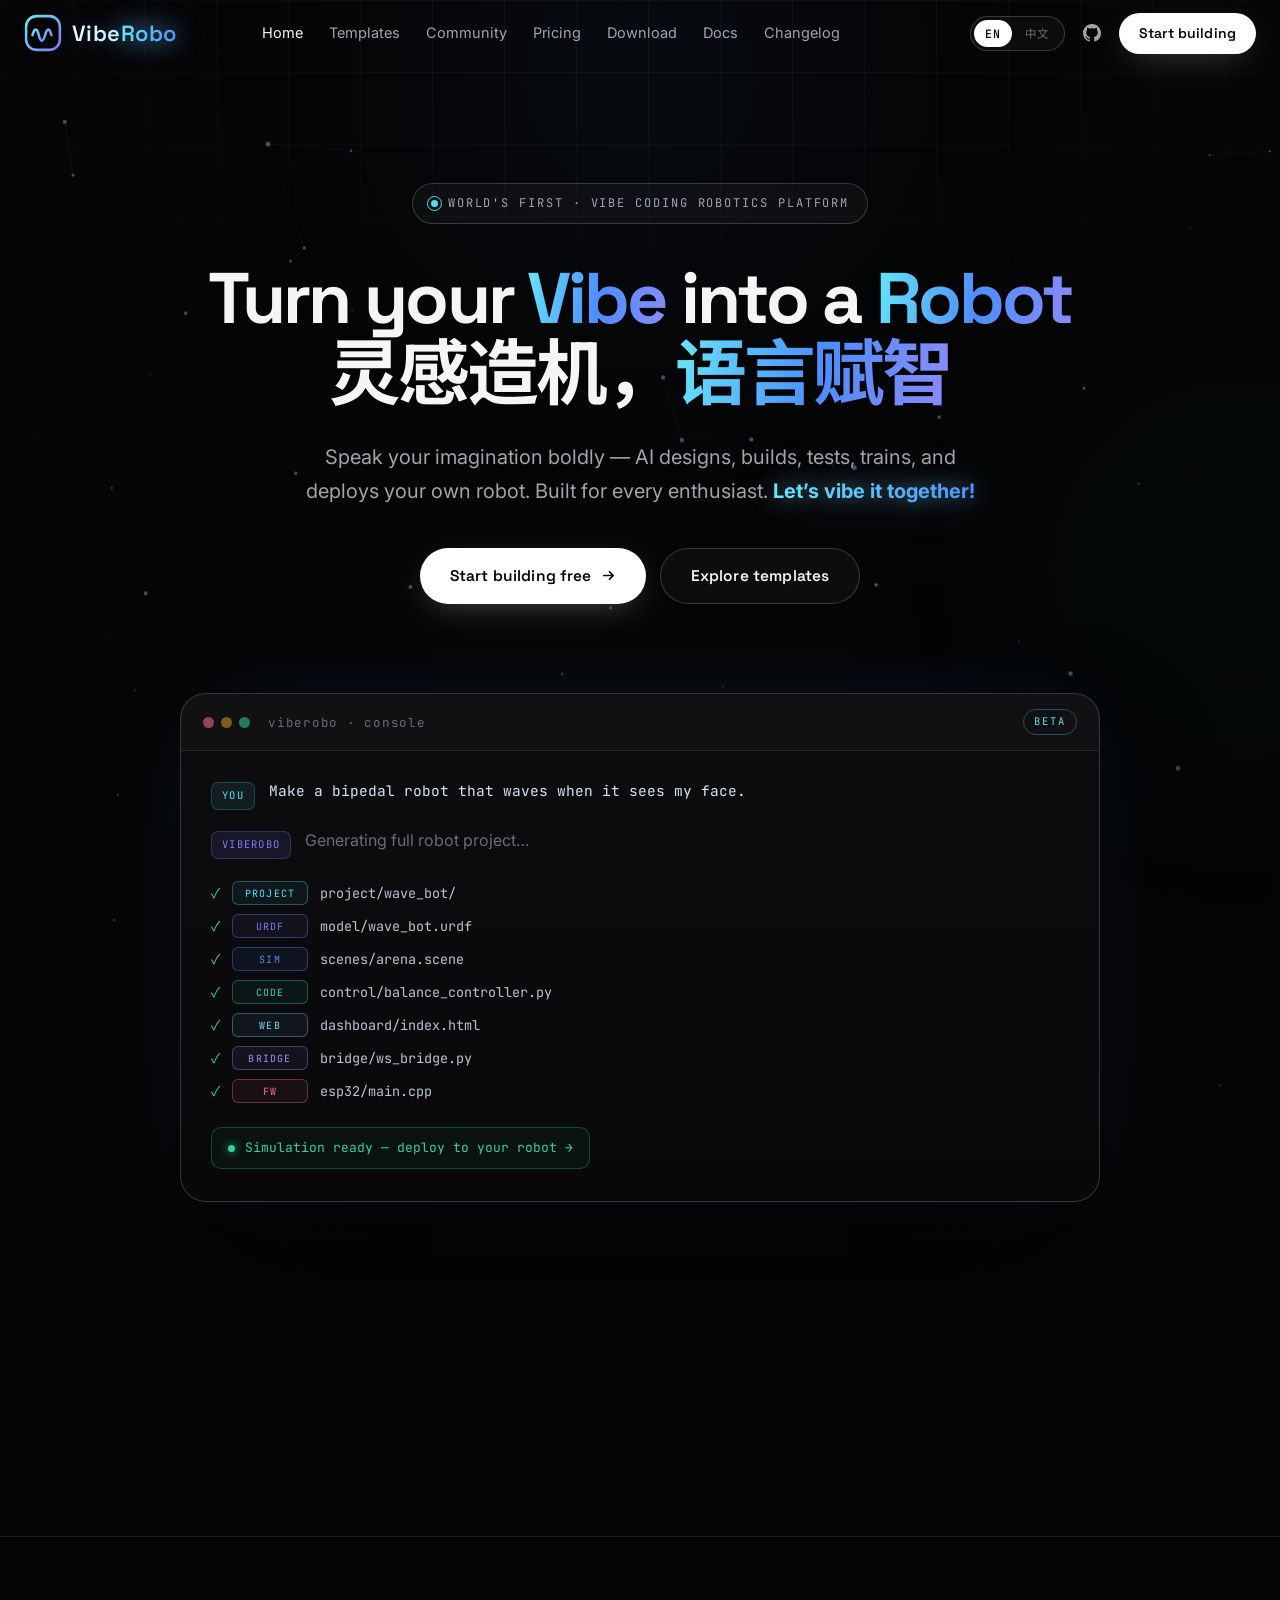
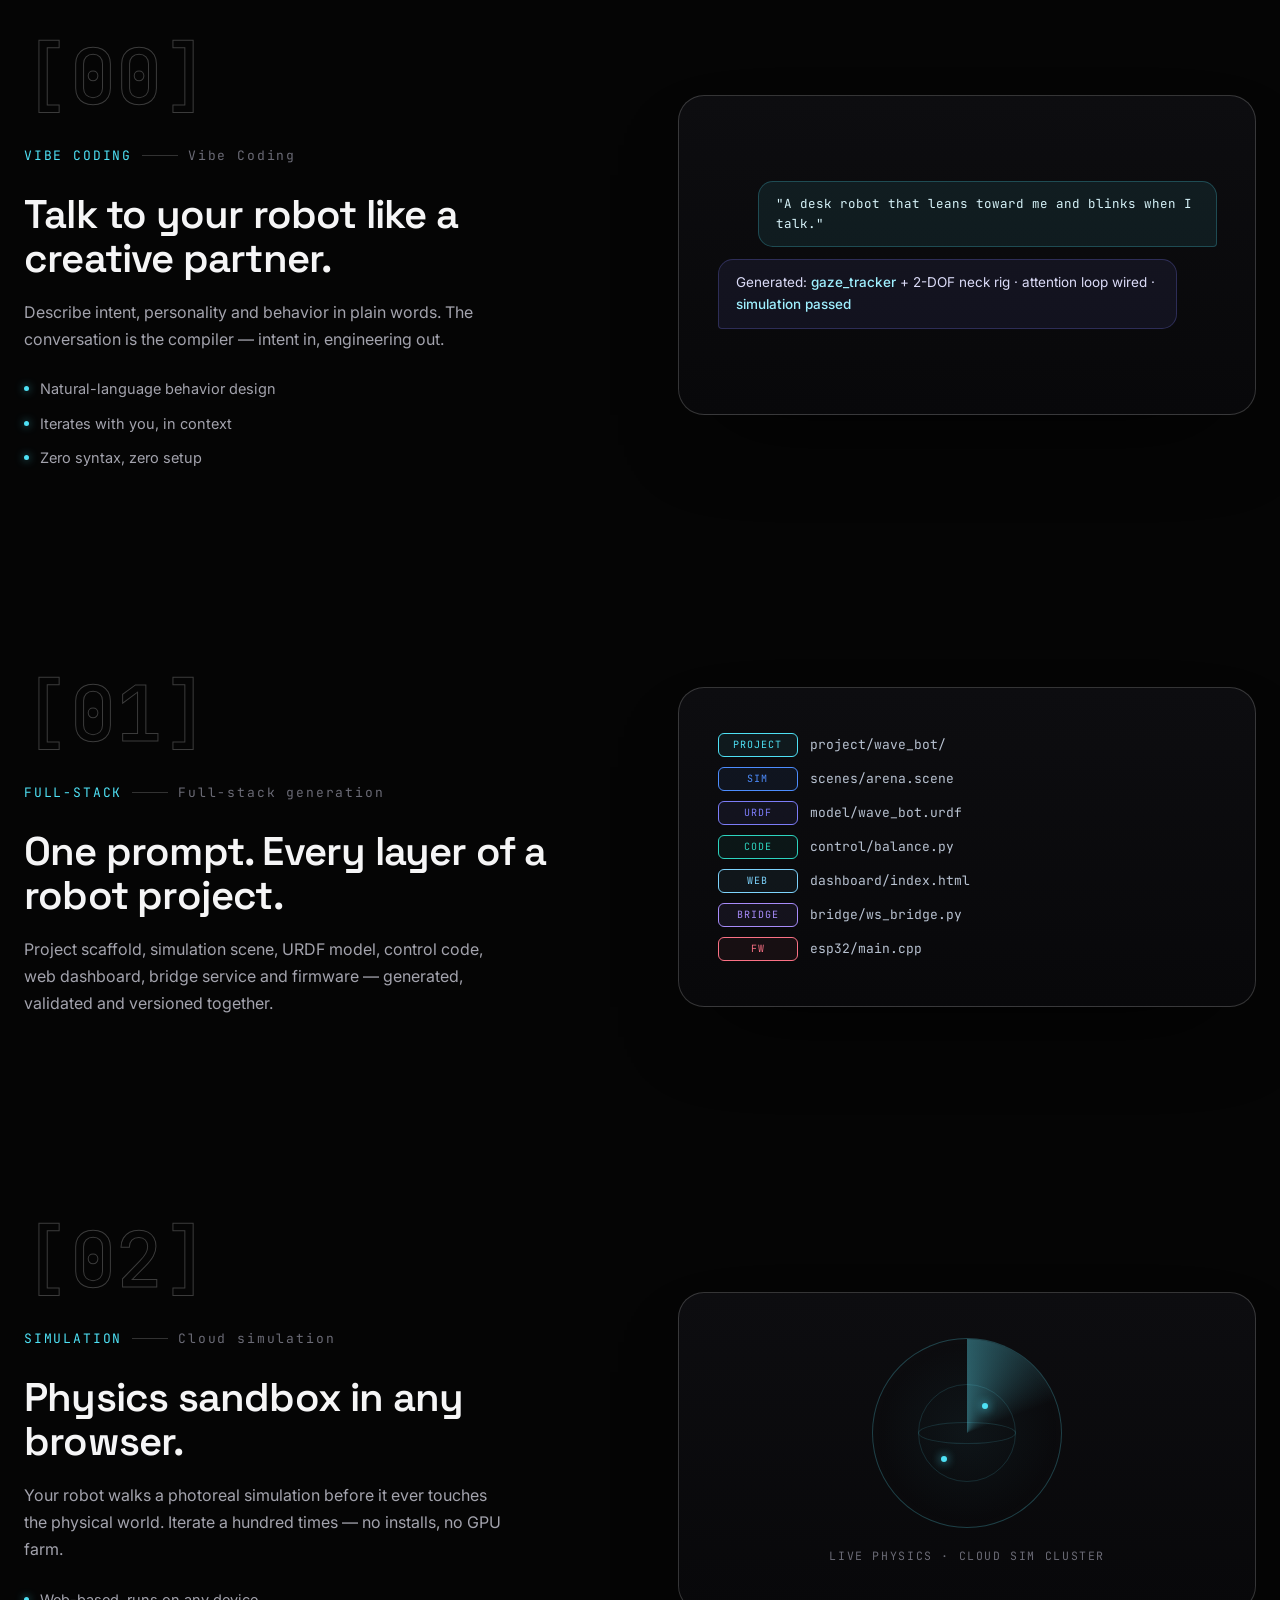
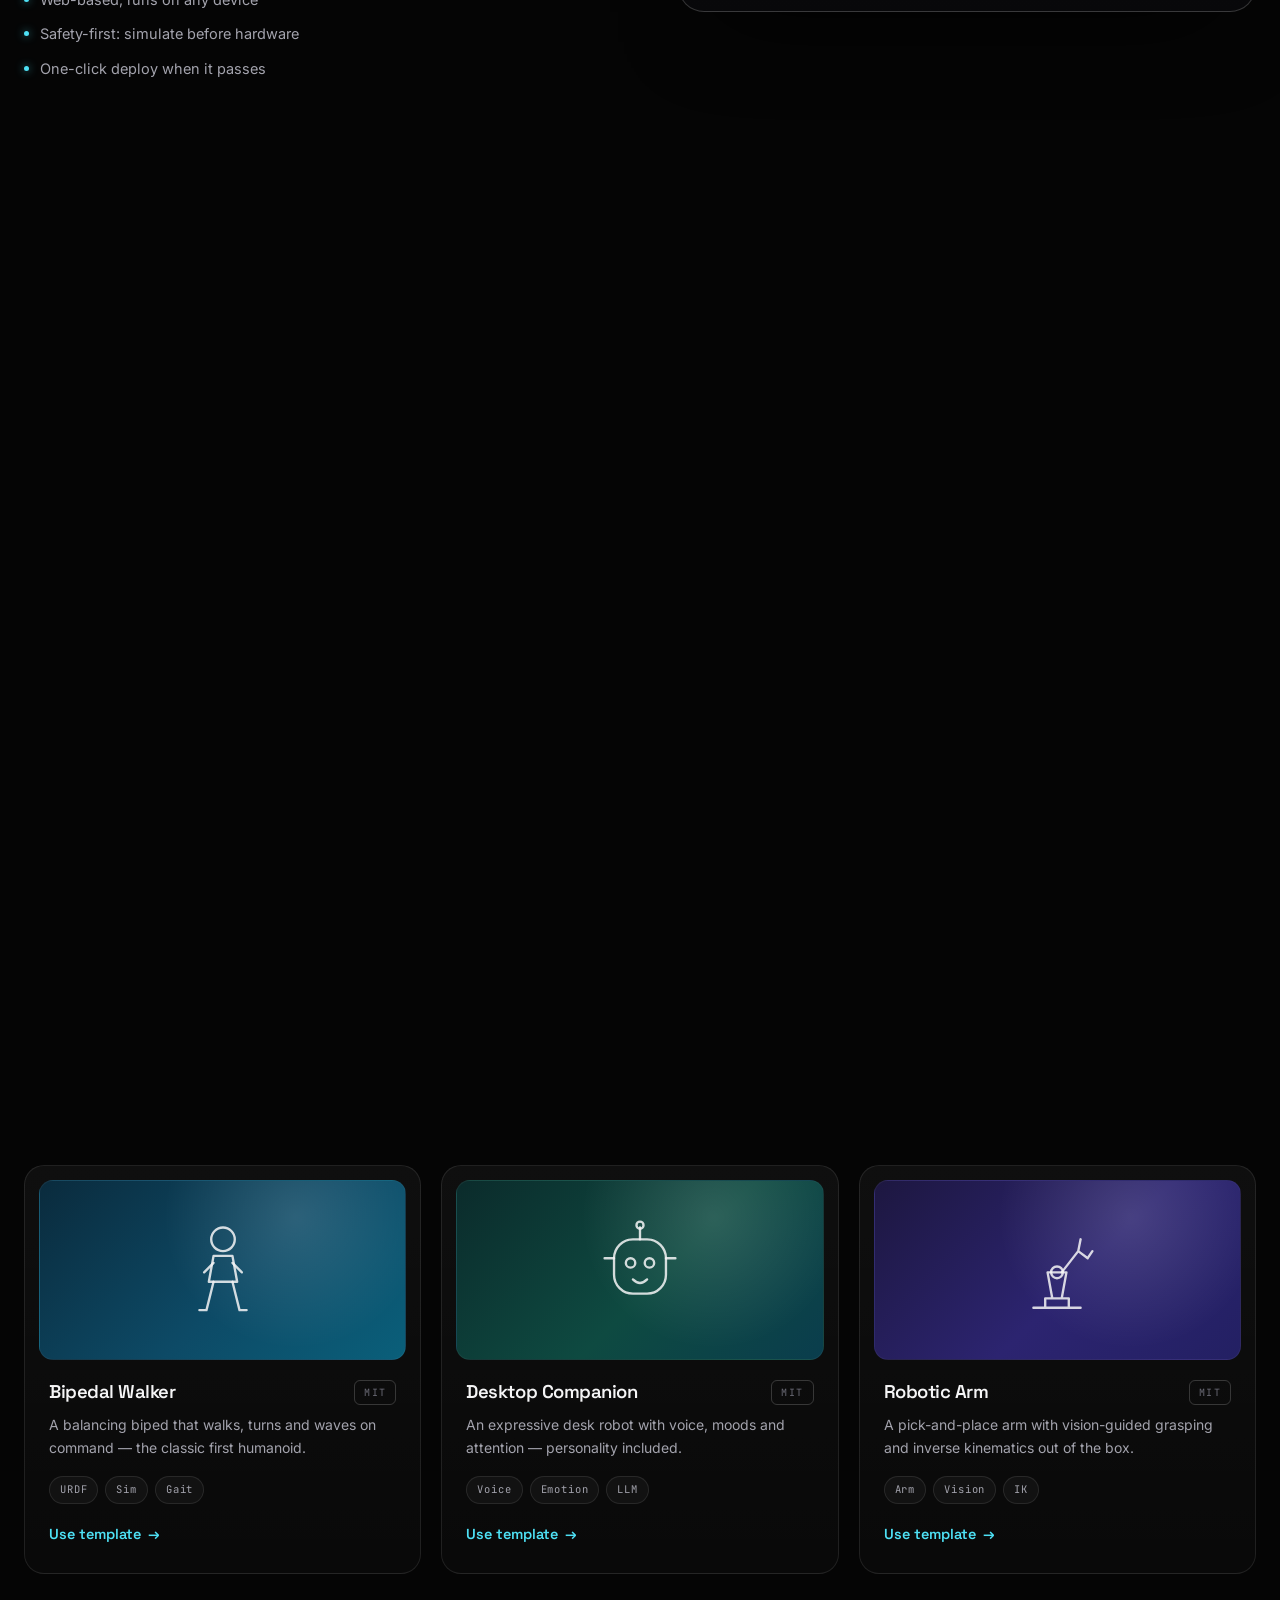
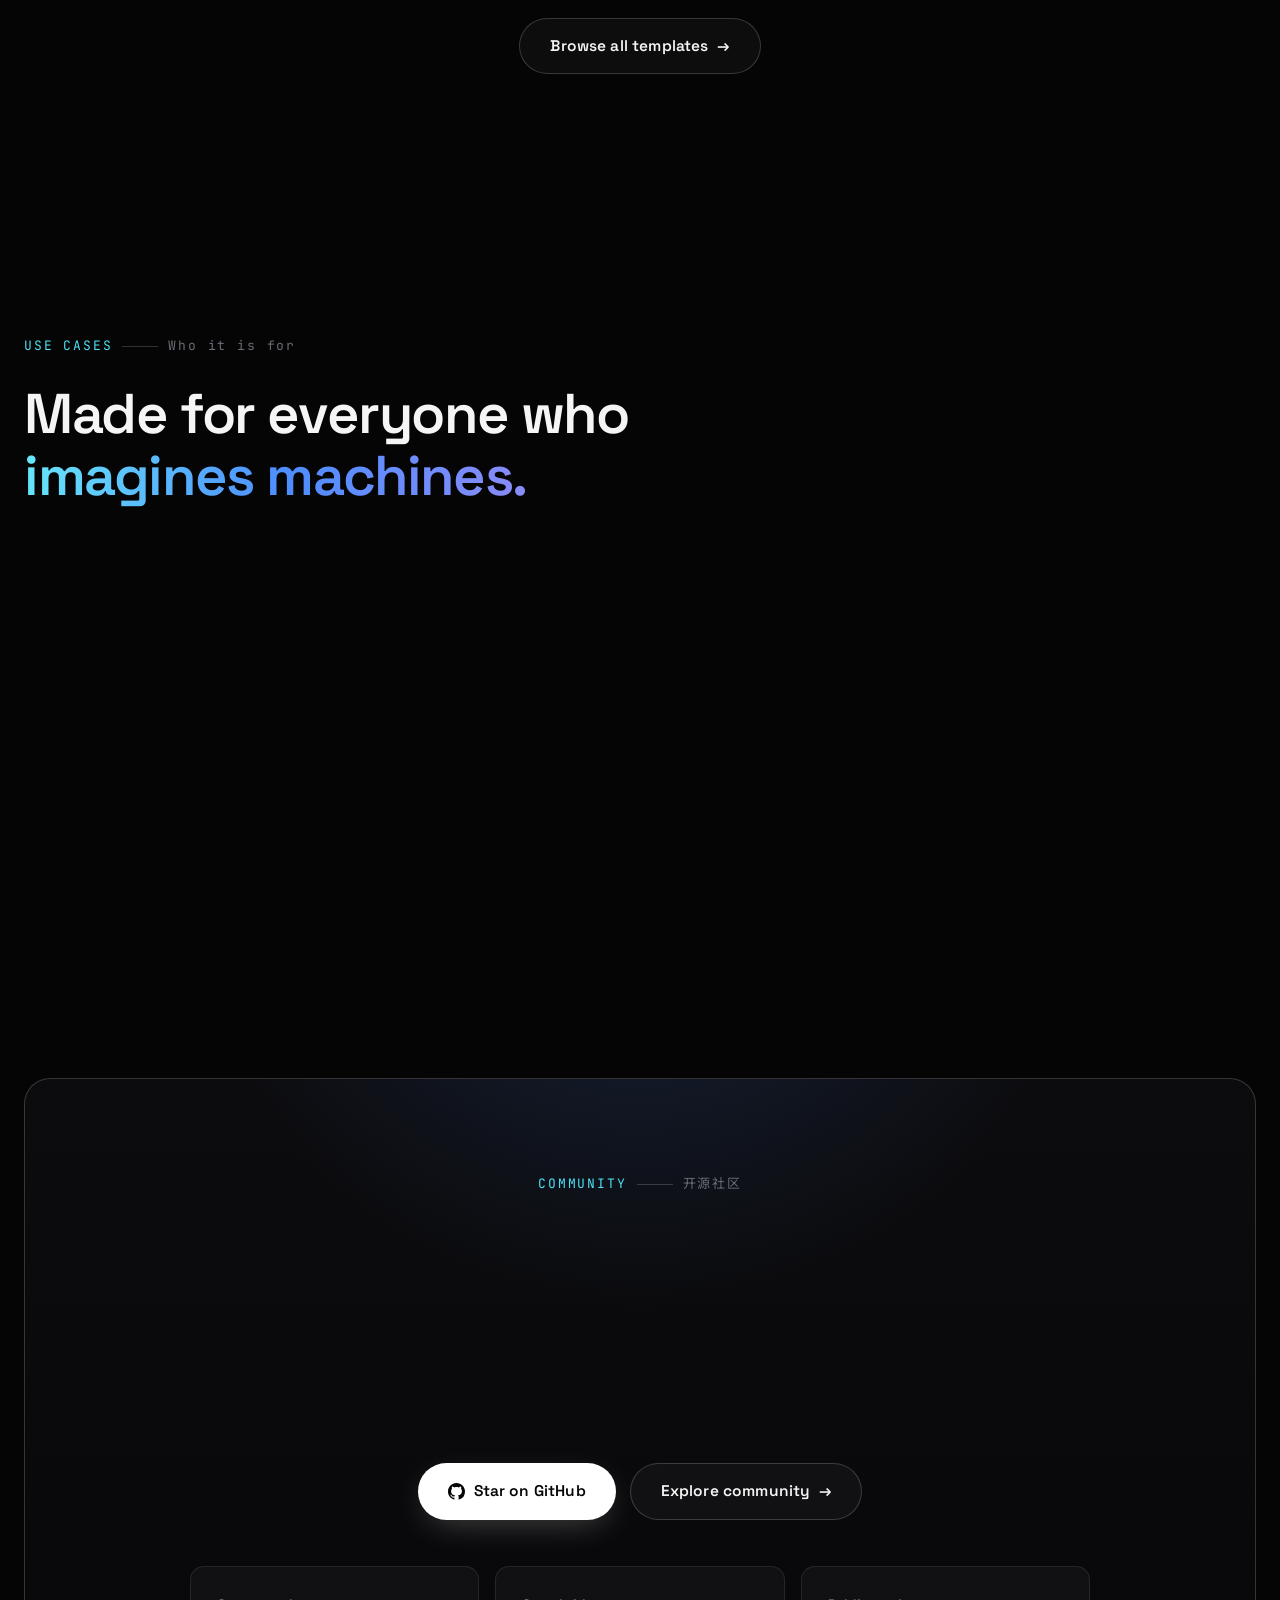
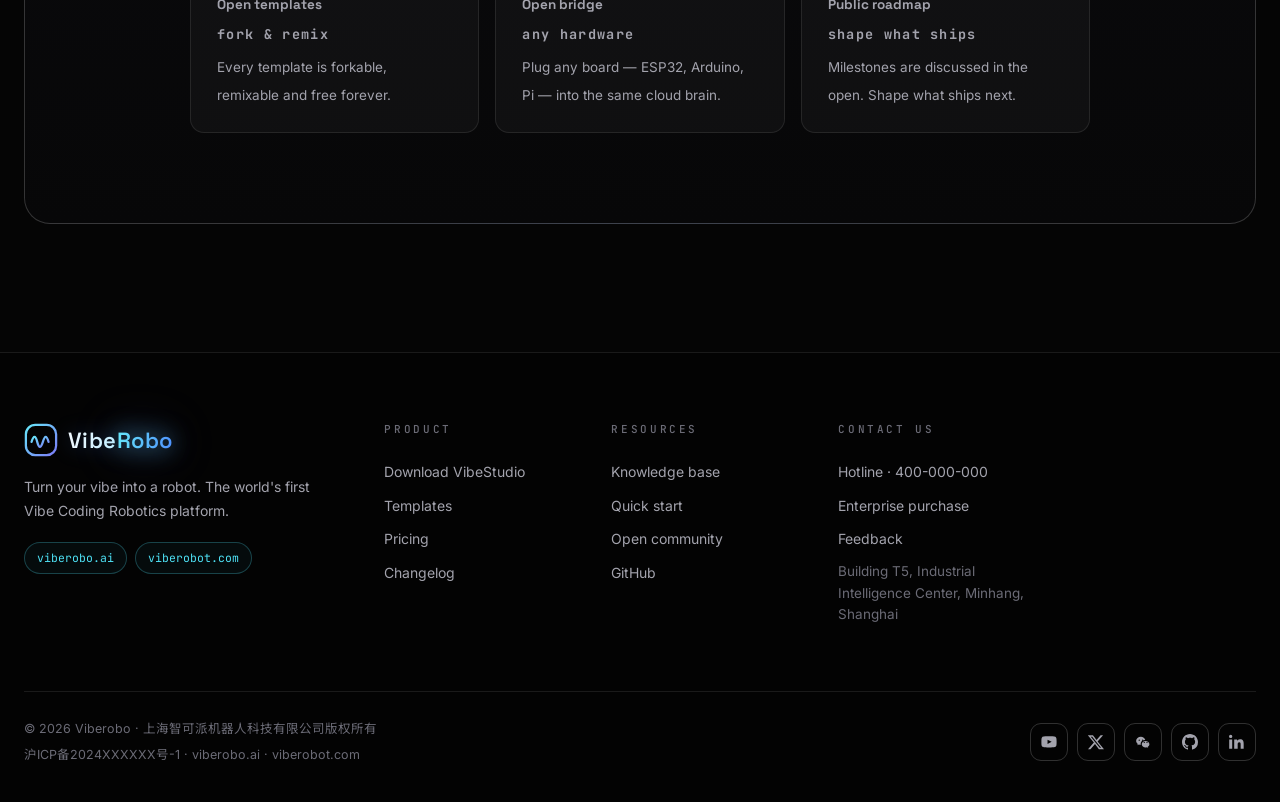
==== index.html @ e95c1834 "Initial commit: VibeRobo website" ====
<!DOCTYPE html>
<html lang="en">
<head>
<meta charset="UTF-8">
<meta name="viewport" content="width=device-width, initial-scale=1.0">
<title>Viberobo — Turn your vibe into a robot. | Vibe Coding Robotics</title>
<meta name="description" content="The world's first Vibe Coding Robotics platform. Describe a robot in natural language — AI generates the full project, simulation, URDF, control code, web app, bridge and firmware.">
<link rel="icon" type="image/svg+xml" href="assets/favicon.svg">
<script>!function(){var l=localStorage.getItem('vb-lang');if(!l){l=/^zh/i.test(navigator.language||'')?'zh':'en'}if(l==='zh')document.documentElement.classList.add('zh')}()</script>
<link rel="preconnect" href="https://fonts.googleapis.com">
<link rel="preconnect" href="https://fonts.gstatic.com" crossorigin>
<link href="https://fonts.googleapis.com/css2?family=Space+Grotesk:wght@400;500;600;700&family=Inter:wght@400;500;600&family=JetBrains+Mono:wght@400;500&family=Noto+Sans+SC:wght@400;500;700&display=swap" rel="stylesheet">
<link rel="stylesheet" href="css/style.css?v=6">
</head>
<body>

<div id="progress"></div>
<div class="bg-grid"></div>
<div class="bg-glow"><i class="g1"></i><i class="g2"></i></div>
<canvas id="stars"></canvas>

<!-- ================= NAV ================= -->
<header id="nav">
  <div class="nav-in">
    <a class="logo" href="index.html" aria-label="VibeRobo home">
      <svg viewBox="0 0 36 36" fill="none" aria-hidden="true"><defs><linearGradient id="lg" x1="0" y1="0" x2="1" y2="1"><stop offset="0" stop-color="#67e8f9"/><stop offset="1" stop-color="#7c7cf8"/></linearGradient></defs><rect x="2" y="2" width="32" height="32" rx="10" stroke="url(#lg)" stroke-width="2.4"/><path d="M8 20c2.2-7 4.2-7 6 0s3.8 7 6 0 3.8-7 6 0" stroke="url(#lg)" stroke-width="2.4" stroke-linecap="round"/></svg>
      <span class="logo-text">Vibe<b>Robo</b></span>
    </a>
    <nav class="main" aria-label="Main">
      <a href="index.html" class="active"><span class="en-t">Home</span><span class="zh-t">首页</span></a>
      <a href="templates.html"><span class="en-t">Templates</span><span class="zh-t">模板库</span></a>
      <a href="community.html"><span class="en-t">Community</span><span class="zh-t">开源社区</span></a>
      <a href="pricing.html"><span class="en-t">Pricing</span><span class="zh-t">价格</span></a>
      <a href="download.html"><span class="en-t">Download</span><span class="zh-t">下载</span></a><a href="docs.html"><span class="en-t">Docs</span><span class="zh-t">知识库</span></a><a href="changelog.html"><span class="en-t">Changelog</span><span class="zh-t">更新日志</span></a>
    </nav>
    <div class="nav-cta">
      <div class="lang-sw" role="button" aria-label="Switch language"><span data-lang="en">EN</span><span data-lang="zh">中文</span></div>
      <a class="gh-link" href="https://github.com/viberobo" target="_blank" rel="noopener" aria-label="GitHub">
        <svg viewBox="0 0 16 16" aria-hidden="true"><path d="M8 0C3.58 0 0 3.58 0 8c0 3.54 2.29 6.53 5.47 7.59.4.07.55-.17.55-.38 0-.19-.01-.82-.01-1.49-2.01.37-2.53-.49-2.69-.94-.09-.23-.48-.94-.82-1.13-.28-.15-.68-.52-.01-.53.63-.01 1.08.58 1.23.82.72 1.21 1.87.87 2.33.66.07-.52.28-.87.51-1.07-1.78-.2-3.64-.89-3.64-3.95 0-.87.31-1.59.82-2.15-.08-.2-.36-1.02.08-2.12 0 0 .67-.21 2.2.82.64-.18 1.32-.27 2-.27s1.36.09 2 .27c1.53-1.04 2.2-.82 2.2-.82.44 1.1.16 1.92.08 2.12.51.56.82 1.27.82 2.15 0 3.07-1.87 3.75-3.65 3.95.29.25.54.73.54 1.48 0 1.07-.01 1.93-.01 2.2 0 .21.15.46.55.38A8.01 8.01 0 0 0 16 8c0-4.42-3.58-8-8-8Z"/></svg>
      </a>
      <a class="btn btn-primary btn-sm" href="download.html"><span class="en-t">Start building</span><span class="zh-t">开始创造</span></a>
      <button class="menu-btn" id="menuBtn" aria-label="Menu"><i></i><i></i><i></i></button>
    </div>
  </div>
</header>

<main>

<!-- ================= HERO ================= -->
<section class="hero">
  <canvas id="neural" class="neural" aria-hidden="true"></canvas>
  <div class="wrap">
    <div class="hero-tag" data-reveal><span class="pulse"></span><span class="en-t">World's first · Vibe Coding Robotics platform</span><span class="zh-t">全球首个 · Vibe Coding 机器人开发平台</span></div>
    <h1>
      <span class="line en-b" data-reveal style="--d:.08s">Turn your <em>Vibe</em> into a <em>Robot</em></span>
      <span class="line zh-b" data-reveal style="--d:.08s">灵感造机，<em>语言赋智</em></span>
    </h1>
    <p class="hero-sub" data-reveal style="--d:.2s">
      <span class="en-t">Speak your imagination boldly — AI designs, builds, tests, trains, and deploys your own robot. Built for every enthusiast. <span class="vibe-tag">Let’s vibe it together!</span></span>
      <span class="zh-t">大胆说出你的想象，用自然语言和AI来辅助设计、开发、测试、训练和部署你的专属机器人，为每一个爱好者而生，<span class="vibe-tag">Let's vibe it together!</span></span>
    </p>
    <div class="hero-cta" data-reveal style="--d:.3s">
      <a class="btn btn-primary" href="download.html">
        <span class="en-t">Start building free</span><span class="zh-t">免费开始创造</span>
        <svg width="15" height="15" viewBox="0 0 16 16" fill="none" aria-hidden="true"><path d="M3 8h10M9 4l4 4-4 4" stroke="currentColor" stroke-width="1.8" stroke-linecap="round" stroke-linejoin="round"/></svg>
      </a>
      <a class="btn btn-ghost" href="templates.html"><span class="en-t">Explore templates</span><span class="zh-t">浏览模板库</span></a>
    </div>
    <!-- live generation console -->
    <div class="console" id="console" data-reveal style="--d:.5s">
      <div class="console-bar">
        <div class="traffic"><i></i><i></i><i></i></div>
        <span class="console-title">viberobo · console</span>
        <span class="beta">beta</span>
      </div>
      <div class="console-body" id="consoleBody">
        <div class="c-row c-user">
          <span class="c-who"><span class="en-t">You</span><span class="zh-t">你</span></span>
          <span class="c-txt"><span id="typeTarget"></span><span class="caret" id="caret"></span></span>
        </div>
        <div class="c-row c-ai" id="aiRow" style="display:none;margin-top:18px">
          <span class="c-who">Viberobo</span>
          <span class="c-txt" style="color:var(--faint)" id="aiHint"></span>
        </div>
        <div class="c-files" id="fileList"></div>
        <div id="statusWrap"></div>
      </div>
    </div>
  </div>
</section>

<!-- ================= ECOSYSTEM STRIP ================= -->
<div class="eco-strip">
  <div class="wrap" data-reveal>
    <span class="eco-label"><span class="en-t">Speaks the open robotics ecosystem</span><span class="zh-t">兼容全球开源机器人生态</span></span>
    <div class="eco-row">
      <div class="eco-item">
        <svg viewBox="0 0 24 24"><rect x="5" y="8" width="14" height="11" rx="3"/><circle cx="9.5" cy="13" r="1.4"/><circle cx="14.5" cy="13" r="1.4"/><path d="M12 8V5M9 5h6"/></svg>
        <span>ROS 2</span>
      </div>
      <div class="eco-item">
        <svg viewBox="0 0 24 24"><path d="M12 3l8 4.5v9L12 21l-8-4.5v-9L12 3z"/><path d="M12 12l8-4.5M12 12v9M12 12L4 7.5"/></svg>
        <span>Gazebo</span>
      </div>
      <div class="eco-item">
        <svg viewBox="0 0 24 24"><circle cx="12" cy="12" r="3"/><path d="M12 2v4M12 18v4M2 12h4M18 12h4M5 5l2.5 2.5M16.5 16.5L19 19M19 5l-2.5 2.5M7.5 16.5L5 19"/></svg>
        <span>MuJoCo</span>
      </div>
      <div class="eco-item">
        <svg viewBox="0 0 24 24"><circle cx="12" cy="12" r="4"/><path d="M12 2v3M12 19v3M2 12h3M19 12h3M5 5l2 2M17 17l2 2M19 5l-2 2M7 17l-2 2"/></svg>
        <span>PyBullet</span>
      </div>
      <div class="eco-item">
        <svg viewBox="0 0 24 24"><path d="M8 4l-5 8 5 8M16 4l5 8-5 8M13 4l-2 16"/></svg>
        <span>URDF</span>
      </div>
      <div class="eco-item">
        <svg viewBox="0 0 24 24"><rect x="6" y="6" width="12" height="12" rx="2"/><path d="M9 2v3M15 2v3M9 19v3M15 19v3M2 9h3M2 15h3M19 9h3M19 15h3"/></svg>
        <span>ESP32</span>
      </div>
      <div class="eco-item">
        <svg viewBox="0 0 24 24"><path d="M6 12c0-3 2.5-5.5 6-5.5s6 2.5 6 5.5-2.5 5.5-6 5.5"/><path d="M18 12c0-3-2.5-5.5-6-5.5S6 9 6 12s2.5 5.5 6 5.5"/></svg>
        <span>Arduino</span>
      </div>
      <div class="eco-item">
        <svg viewBox="0 0 24 24"><rect x="4" y="4" width="16" height="16" rx="3"/><circle cx="9" cy="9" r="1.5"/><circle cx="15" cy="9" r="1.5"/><circle cx="9" cy="15" r="1.5"/><circle cx="15" cy="15" r="1.5"/></svg>
        <span>Raspberry Pi</span>
      </div>
      <div class="eco-item">
        <svg viewBox="0 0 24 24"><rect x="5" y="5" width="14" height="14" rx="2"/><rect x="9" y="9" width="6" height="6" rx="1"/><path d="M9 2v2M15 2v2M9 20v2M15 20v2M2 9h2M2 15h2M20 9h2M20 15h2"/></svg>
        <span>Jetson</span>
      </div>
      <div class="eco-item">
        <svg viewBox="0 0 24 24"><path d="M7 21l2-5h6l2 5"/><path d="M9 16V6a3 3 0 0 1 6 0v10"/><circle cx="12" cy="4" r="2"/><path d="M5 10h2M17 10h2"/></svg>
        <span>LeRobot</span>
      </div>
    </div>
  </div>
</div>

<!-- ================= NUMBERED CHAPTERS ================= -->
<div class="chapter-block">
  <div class="wrap">

    <!-- [00] Vibe Coding -->
    <div class="chap">
      <div class="chap-text" data-reveal>
        <div class="chap-num">[00]</div>
        <div class="chapter"><span class="num">VIBE CODING</span><span class="rule"></span><span class="en-t">Vibe Coding</span><span class="zh-t">灵感式开发</span></div>
        <h3><span class="en-b">Talk to your robot like a creative partner.</span><span class="zh-b">像对创作伙伴一样，和你的机器人说话。</span></h3>
        <p><span class="en-t">Describe intent, personality and behavior in plain words. The conversation is the compiler — intent in, engineering out.</span><span class="zh-t">用大白话描述意图、性格与行为。对话即编译 —— 灵感输入，工程输出。</span></p>
        <ul class="chap-list">
          <li><span class="en-t">Natural-language behavior design</span><span class="zh-t">自然语言行为设计</span></li>
          <li><span class="en-t">Iterates with you, in context</span><span class="zh-t">理解上下文，与你迭代共创</span></li>
          <li><span class="en-t">Zero syntax, zero setup</span><span class="zh-t">零语法、零环境配置</span></li>
        </ul>
      </div>
      <div class="chap-media" data-reveal style="--d:.12s">
        <div class="b-chat">
          <div class="chat-b chat-u"><span class="en-t">"A desk robot that leans toward me and blinks when I talk."</span><span class="zh-t">"一个我说话时会凑近看我、还会眨眼的桌面机器人。"</span></div>
          <div class="chat-b chat-a"><span class="en-t">Generated: <b>gaze_tracker</b> + 2-DOF neck rig · attention loop wired · <b>simulation passed</b></span><span class="zh-t">已生成：<b>gaze_tracker</b> + 双自由度颈部 · 注意力回路已接入 · <b>仿真通过</b></span></div>
        </div>
      </div>
    </div>

    <!-- [01] Full-stack generation -->
    <div class="chap flip">
      <div class="chap-text" data-reveal>
        <div class="chap-num">[01]</div>
        <div class="chapter"><span class="num">FULL-STACK</span><span class="rule"></span><span class="en-t">Full-stack generation</span><span class="zh-t">全链路生成</span></div>
        <h3><span class="en-b">One prompt. Every layer of a robot project.</span><span class="zh-b">一句话，生成机器人工程的每一层。</span></h3>
        <p><span class="en-t">Project scaffold, simulation scene, URDF model, control code, web dashboard, bridge service and firmware — generated, validated and versioned together.</span><span class="zh-t">项目骨架、仿真场景、URDF 模型、控制代码、上位机网页、桥接服务与固件 —— 一体生成、逐层校验、版本化管理。</span></p>
      </div>
      <div class="chap-media" data-reveal style="--d:.12s">
        <div class="stack-list">
          <div class="st-row"><i class="t-project">PROJECT</i>project/wave_bot/</div>
          <div class="st-row"><i class="t-sim">SIM</i>scenes/arena.scene</div>
          <div class="st-row"><i class="t-urdf">URDF</i>model/wave_bot.urdf</div>
          <div class="st-row"><i class="t-code">CODE</i>control/balance.py</div>
          <div class="st-row"><i class="t-web">WEB</i>dashboard/index.html</div>
          <div class="st-row"><i class="t-bridge">BRIDGE</i>bridge/ws_bridge.py</div>
          <div class="st-row"><i class="t-fw">FW</i>esp32/main.cpp</div>
        </div>
      </div>
    </div>

    <!-- [02] Cloud simulation -->
    <div class="chap">
      <div class="chap-text" data-reveal>
        <div class="chap-num">[02]</div>
        <div class="chapter"><span class="num">SIMULATION</span><span class="rule"></span><span class="en-t">Cloud simulation</span><span class="zh-t">云端仿真</span></div>
        <h3><span class="en-b">Physics sandbox in any browser.</span><span class="zh-b">任何浏览器里的物理沙盒。</span></h3>
        <p><span class="en-t">Your robot walks a photoreal simulation before it ever touches the physical world. Iterate a hundred times — no installs, no GPU farm.</span><span class="zh-t">机器人先在云端仿真里走一百遍，再触碰真实世界。无需安装、无需显卡集群。</span></p>
        <ul class="chap-list">
          <li><span class="en-t">Web-based, runs on any device</span><span class="zh-t">网页端运行，任意设备可用</span></li>
          <li><span class="en-t">Safety-first: simulate before hardware</span><span class="zh-t">安全优先：先仿真、后实体</span></li>
          <li><span class="en-t">One-click deploy when it passes</span><span class="zh-t">仿真通过后一键部署</span></li>
        </ul>
      </div>
      <div class="chap-media" data-reveal style="--d:.12s">
        <div class="radar"><div class="radar-box"><div class="radar-sweep"></div><span class="blip" style="top:34%;left:58%"></span><span class="blip" style="top:62%;left:36%;animation-delay:1.4s"></span></div></div>
        <div class="radar-cap"><span class="en-t">live physics · cloud sim cluster</span><span class="zh-t">实时物理 · 云端仿真集群</span></div>
      </div>
    </div>

    <!-- [03] Zero barrier -->
    <div class="chap flip">
      <div class="chap-text" data-reveal>
        <div class="chap-num">[03]</div>
        <div class="chapter"><span class="num">ZERO BARRIER</span><span class="rule"></span><span class="en-t">Zero barrier creation</span><span class="zh-t">零门槛创作</span></div>
        <h3><span class="en-b">Built for students, makers and the curious.</span><span class="zh-b">为学生、创客与好奇心而生。</span></h3>
        <p><span class="en-t">Designed with teens and educators in mind — safe sims first, hardware second, early wins always. From first idea to first steps in one afternoon.</span><span class="zh-t">为青少年与教育者设计 —— 仿真先行、硬件在后，快速获得正反馈。一个下午，从第一个想法到机器人迈出第一步。</span></p>
      </div>
      <div class="chap-media" data-reveal style="--d:.12s">
        <div class="steps">
          <div class="step"><b>01</b><span><span class="en-t">Idea</span><span class="zh-t">灵感</span></span></div>
          <span class="step-arrow" aria-hidden="true">→</span>
          <div class="step"><b>02</b><span><span class="en-t">Simulate</span><span class="zh-t">仿真</span></span></div>
          <span class="step-arrow" aria-hidden="true">→</span>
          <div class="step"><b>03</b><span><span class="en-t">Robot</span><span class="zh-t">实体</span></span></div>
        </div>
        <div class="steps-cap"><span class="en-t">idea → robot in minutes, not months</span><span class="zh-t">从灵感到实体，以分钟计，不以月计</span></div>
      </div>
    </div>

  </div>
</div>

<!-- ================= TEMPLATES PREVIEW ================= -->
<section id="templates">
  <div class="wrap">
    <div class="sec-head">
      <div class="chapter" data-reveal><span class="num">TEMPLATES</span><span class="rule"></span><span class="en-t">Open templates</span><span class="zh-t">开源模板库</span></div>
      <h2 class="h2" data-reveal style="--d:.08s"><span class="en-b">Start from a template.<br><span class="grad-text">Make it yours.</span></span><span class="zh-b">从模板开始，<br><span class="grad-text">改成你的作品。</span></span></h2>
      <p class="lead" data-reveal style="--d:.16s"><span class="en-t">Open-source robot templates — fork, remix and ship.</span><span class="zh-t">开源机器人模板：一键复刻、自由改造、直接生成你的专属机器人。</span></p>
    </div>

    <div class="tpl-grid">
      <article class="card tpl" data-reveal>
        <div class="tpl-vis tv-1" aria-hidden="true"><svg viewBox="0 0 100 100"><circle cx="50" cy="24" r="10"/><path d="M42 38h16l4 22H38l4-22Z"/><path d="M42 60 36 84M58 60l6 24M36 84h-6M64 84h6M42 44l-8 8M58 44l8 8"/></svg></div>
        <div class="tpl-in">
          <div class="tpl-head"><h3>Bipedal Walker</h3><span class="tpl-lic">MIT</span></div>
          <p><span class="en-t">A balancing biped that walks, turns and waves on command — the classic first humanoid.</span><span class="zh-t">会行走、转弯、挥手的自平衡双足 —— 经典的第一台人形机器人。</span></p>
          <div class="tpl-tags"><span>URDF</span><span>Sim</span><span>Gait</span></div>
          <a class="tpl-link" href="templates.html"><span class="en-t">Use template</span><span class="zh-t">使用模板</span><span aria-hidden="true">→</span></a>
        </div>
      </article>
      <article class="card tpl" data-reveal style="--d:.08s">
        <div class="tpl-vis tv-4" aria-hidden="true"><svg viewBox="0 0 100 100"><path d="M50 14v10"/><circle cx="50" cy="12" r="3"/><rect x="28" y="24" width="44" height="46" rx="16"/><circle cx="42" cy="44" r="4"/><circle cx="58" cy="44" r="4"/><path d="M44 58c4 4 8 4 12 0M28 40h-8M80 40h-8"/></svg></div>
        <div class="tpl-in">
          <div class="tpl-head"><h3>Desktop Companion</h3><span class="tpl-lic">MIT</span></div>
          <p><span class="en-t">An expressive desk robot with voice, moods and attention — personality included.</span><span class="zh-t">有语音、有情绪、会关注你的桌面伙伴 —— 自带人格。</span></p>
          <div class="tpl-tags"><span>Voice</span><span>Emotion</span><span>LLM</span></div>
          <a class="tpl-link" href="templates.html"><span class="en-t">Use template</span><span class="zh-t">使用模板</span><span aria-hidden="true">→</span></a>
        </div>
      </article>
      <article class="card tpl" data-reveal style="--d:.16s">
        <div class="tpl-vis tv-3" aria-hidden="true"><svg viewBox="0 0 100 100"><path d="M30 82h40M40 82v-8h20v8M46 74l-4-22h16l-4 22"/><path d="M54 52 68 34M68 34l8 6M76 40l4-6M68 34l2-10"/><circle cx="50" cy="52" r="5"/></svg></div>
        <div class="tpl-in">
          <div class="tpl-head"><h3>Robotic Arm</h3><span class="tpl-lic">MIT</span></div>
          <p><span class="en-t">A pick-and-place arm with vision-guided grasping and inverse kinematics out of the box.</span><span class="zh-t">视觉引导抓取的取放机械臂，开箱自带逆运动学。</span></p>
          <div class="tpl-tags"><span>Arm</span><span>Vision</span><span>IK</span></div>
          <a class="tpl-link" href="templates.html"><span class="en-t">Use template</span><span class="zh-t">使用模板</span><span aria-hidden="true">→</span></a>
        </div>
      </article>
    </div>

    <div class="center" style="margin-top:44px" data-reveal>
      <a class="btn btn-ghost" href="templates.html"><span class="en-t">Browse all templates</span><span class="zh-t">浏览全部模板</span><span aria-hidden="true">→</span></a>
    </div>
  </div>
</section>

<!-- ================= USE CASES ================= -->
<section id="usecases">
  <div class="wrap">
    <div class="sec-head">
      <div class="chapter" data-reveal><span class="num">USE CASES</span><span class="rule"></span><span class="en-t">Who it is for</span><span class="zh-t">适用人群</span></div>
      <h2 class="h2" data-reveal style="--d:.08s"><span class="en-b">Made for everyone who<br><span class="grad-text">imagines machines.</span></span><span class="zh-b">为每一个<br><span class="grad-text">想象机器的人</span>而生。</span></h2>
    </div>
    <div class="uc-grid">
      <article class="card uc" data-reveal>
        <div class="uc-ico"><svg viewBox="0 0 24 24"><path d="m2 9 10-5 10 5-10 5L2 9Z"/><path d="M6 11.5V17c0 1.4 2.7 2.5 6 2.5s6-1.1 6-2.5v-5.5M22 9v6"/></svg></div>
        <h3><span class="en-t">Teen creators</span><span class="zh-t">青少年创作者</span><i><span class="en-t">STEM education</span><span class="zh-t">科创教育</span></i></h3>
        <p><span class="en-t">From a science-fair idea to a working entry — without a single line of C++.</span><span class="zh-t">从科创大赛的点子到能跑的作品 —— 一行 C++ 都不用写。</span></p>
      </article>
      <article class="card uc" data-reveal style="--d:.08s">
        <div class="uc-ico"><svg viewBox="0 0 24 24"><path d="M14.7 6.3a4.5 4.5 0 0 0-6 6L3 18v3h3l5.7-5.7a4.5 4.5 0 0 0 6-6L14 13l-3-3 3.7-3.7Z"/></svg></div>
        <h3><span class="en-t">Makers</span><span class="zh-t">硬件创客</span><i><span class="en-t">hardware hackers</span><span class="zh-t">机器人创客</span></i></h3>
        <p><span class="en-t">Prototype fast. Skip the boilerplate — keep the soldering fun.</span><span class="zh-t">快速原型。跳过样板工程，保留焊接的乐趣。</span></p>
      </article>
      <article class="card uc" data-reveal style="--d:.16s">
        <div class="uc-ico"><svg viewBox="0 0 24 24"><path d="M9 3h6M10 3v5.5L4.8 18a2.4 2.4 0 0 0 2.1 3.5h10.2a2.4 2.4 0 0 0 2.1-3.5L14 8.5V3"/><path d="M8 15h8"/></svg></div>
        <h3><span class="en-t">Researchers</span><span class="zh-t">科研人员</span><i><span class="en-t">university labs</span><span class="zh-t">高校科研</span></i></h3>
        <p><span class="en-t">Spin up experiment rigs and simulation baselines in minutes, not weeks.</span><span class="zh-t">以分钟而非周计，搭建实验平台与仿真基线。</span></p>
      </article>
      <article class="card uc" data-reveal style="--d:.24s">
        <div class="uc-ico"><svg viewBox="0 0 24 24"><rect x="3" y="4" width="18" height="14" rx="2.5"/><path d="M7 9l3 3-3 3M12 15h5M8 21h8"/></svg></div>
        <h3><span class="en-t">Indie developers</span><span class="zh-t">独立开发者</span><i><span class="en-t">one-person teams</span><span class="zh-t">一人团队</span></i></h3>
        <p><span class="en-t">One person, full stack — from prompt to hardware demo.</span><span class="zh-t">一个人全栈 —— 从一句话到硬件 demo。</span></p>
      </article>
      <article class="card uc" data-reveal style="--d:.32s">
        <div class="uc-ico"><svg viewBox="0 0 24 24"><path d="M12 2l1.9 5.6L20 9l-5 3.9L16.5 20 12 16.5 7.5 20 9 12.9 4 9l6.1-1.4L12 2Z"/></svg></div>
        <h3><span class="en-t">AI explorers</span><span class="zh-t">AI 爱好者</span><i><span class="en-t">embodied AI</span><span class="zh-t">具身智能</span></i></h3>
        <p><span class="en-t">Connect large models to the physical world — and play.</span><span class="zh-t">把大模型接进物理世界 —— 尽情玩。</span></p>
      </article>
    </div>
  </div>
</section>

<!-- ================= COMMUNITY BANNER ================= -->
<section id="community">
  <div class="wrap">
    <div class="comm-banner card" data-reveal>
      <div class="chapter" style="justify-content:center"><span class="num">COMMUNITY</span><span class="rule"></span><span class="en-t">开源社区</span><span class="zh-t">开源社区</span></div>
      <h2 class="h2" data-reveal style="--d:.08s"><span class="en-b">Built in the open.<br><span class="grad-text">Grown with creators.</span></span><span class="zh-b">生于开源，<br><span class="grad-text">与创作者共生长。</span></span></h2>
      <p class="lead" style="margin:0 auto 34px" data-reveal style="--d:.16s"><span class="en-t">Templates, bridge services and tooling are open source. Fork a template, plug your own hardware, share what you build.</span><span class="zh-t">模板、桥接服务与工具链全部开源。复刻模板、接入你的硬件、分享你的作品。</span></p>
      <div class="comm-cta" data-reveal style="--d:.22s">
        <a class="btn btn-primary" href="https://github.com/viberobo" target="_blank" rel="noopener">
          <svg width="17" height="17" viewBox="0 0 16 16" fill="currentColor" aria-hidden="true"><path d="M8 0C3.58 0 0 3.58 0 8c0 3.54 2.29 6.53 5.47 7.59.4.07.55-.17.55-.38 0-.19-.01-.82-.01-1.49-2.01.37-2.53-.49-2.69-.94-.09-.23-.48-.94-.82-1.13-.28-.15-.68-.52-.01-.53.63-.01 1.08.58 1.23.82.72 1.21 1.87.87 2.33.66.07-.52.28-.87.51-1.07-1.78-.2-3.64-.89-3.64-3.95 0-.87.31-1.59.82-2.15-.08-.2-.36-1.02.08-2.12 0 0 .67-.21 2.2.82.64-.18 1.32-.27 2-.27s1.36.09 2 .27c1.53-1.04 2.2-.82 2.2-.82.44 1.1.16 1.92.08 2.12.51.56.82 1.27.82 2.15 0 3.07-1.87 3.75-3.65 3.95.29.25.54.73.54 1.48 0 1.07-.01 1.93-.01 2.2 0 .21.15.46.55.38A8.01 8.01 0 0 0 16 8c0-4.42-3.58-8-8-8Z"/></svg>
          <span class="en-t">Star on GitHub</span><span class="zh-t">在 GitHub 上 Star</span>
        </a>
        <a class="btn btn-ghost" href="community.html"><span class="en-t">Explore community</span><span class="zh-t">进入开源社区</span><span aria-hidden="true">→</span></a>
      </div>
      <div class="comm-feats">
        <div class="cf" data-reveal style="--d:.3s"><b><span class="en-t">Open templates</span><span class="zh-t">开放模板</span><em><span class="en-t">fork &amp; remix</span><span class="zh-t">复刻与再创作</span></em></b><span><span class="en-t">Every template is forkable, remixable and free forever.</span><span class="zh-t">每个模板都可复刻、可改造、永久免费。</span></span></div>
        <div class="cf" data-reveal style="--d:.38s"><b><span class="en-t">Open bridge</span><span class="zh-t">开放桥接</span><em><span class="en-t">any hardware</span><span class="zh-t">任意硬件</span></em></b><span><span class="en-t">Plug any board — ESP32, Arduino, Pi — into the same cloud brain.</span><span class="zh-t">ESP32、Arduino、树莓派，任何开发板都能接入同一个云端大脑。</span></span></div>
        <div class="cf" data-reveal style="--d:.46s"><b><span class="en-t">Public roadmap</span><span class="zh-t">公开路线图</span><em><span class="en-t">shape what ships</span><span class="zh-t">由你决定方向</span></em></b><span><span class="en-t">Milestones are discussed in the open. Shape what ships next.</span><span class="zh-t">里程碑公开讨论，下一个功能由社区决定。</span></span></div>
      </div>
    </div>
  </div>
</section>

</main>

<!-- ================= FOOTER ================= -->
<footer>
  <div class="foot-in">
    <div class="foot-grid">
      <div class="foot-brand">
        <a class="logo" href="index.html" aria-label="VibeRobo">
          <svg viewBox="0 0 36 36" fill="none" aria-hidden="true"><defs><linearGradient id="lg" x1="0" y1="0" x2="1" y2="1"><stop offset="0" stop-color="#67e8f9"/><stop offset="1" stop-color="#7c7cf8"/></linearGradient></defs><rect x="2" y="2" width="32" height="32" rx="10" stroke="url(#lg)" stroke-width="2.4"/><path d="M8 20c2.2-7 4.2-7 6 0s3.8 7 6 0 3.8-7 6 0" stroke="url(#lg)" stroke-width="2.4" stroke-linecap="round"/></svg>
          <span class="logo-text">Vibe<b>Robo</b></span>
        </a>
        <p><span class="en-t">Turn your vibe into a robot. The world's first Vibe Coding Robotics platform.</span><span class="zh-t">灵感造机，语言赋智。全球首个 Vibe Coding 机器人开发平台。</span></p>
        <div class="dom-pills"><span>viberobo.ai</span><span>viberobot.com</span></div>
      </div>
      <div class="foot-col">
        <h4><span class="en-t">Product</span><span class="zh-t">产品</span></h4>
        <a href="download.html"><span class="en-t">Download VibeStudio</span><span class="zh-t">下载 VibeStudio</span></a>
        <a href="templates.html"><span class="en-t">Templates</span><span class="zh-t">模板库</span></a>
        <a href="pricing.html"><span class="en-t">Pricing</span><span class="zh-t">价格</span></a>
        <a href="changelog.html"><span class="en-t">Changelog</span><span class="zh-t">更新日志</span></a>
      </div>
      <div class="foot-col">
        <h4><span class="en-t">Resources</span><span class="zh-t">资源支持</span></h4>
        <a href="docs.html"><span class="en-t">Knowledge base</span><span class="zh-t">知识库</span></a>
        <a href="docs.html"><span class="en-t">Quick start</span><span class="zh-t">快速上手</span></a>
        <a href="community.html"><span class="en-t">Open community</span><span class="zh-t">开源社区</span></a>
        <a href="https://github.com/viberobo" target="_blank" rel="noopener">GitHub</a>
      </div>
      <div class="foot-col">
        <h4><span class="en-t">Contact us</span><span class="zh-t">联系我们</span></h4>
        <a href="tel:400000000"><span class="en-t">Hotline&nbsp;&middot;&nbsp;</span><span class="zh-t">企业咨询热线&nbsp;&middot;&nbsp;</span>400-000-000</a>
        <a href="mailto:business@viberobo.ai"><span class="en-t">Enterprise purchase</span><span class="zh-t">企业采购咨询</span></a>
        <a href="mailto:feedback@viberobo.ai"><span class="en-t">Feedback</span><span class="zh-t">建议反馈</span></a>
        <span class="foot-addr"><span class="en-t">Building T5, Industrial Intelligence Center, Minhang, Shanghai</span><span class="zh-t">上海市闵行区工业智能中心T5栋</span></span>
      </div>
    </div>
    <div class="foot-bottom">
      <div class="foot-legal">
        <p>&copy; <span id="year">2026</span> Viberobo · 上海智可派机器人科技有限公司版权所有</p>
        <p><a href="https://beian.miit.gov.cn/" target="_blank" rel="noopener">沪ICP备2024XXXXXX号-1</a><span class="en-t"> · viberobo.ai · viberobot.com</span></p>
      </div>
      <div class="social-row">
        <a href="https://www.youtube.com/@viberobo" target="_blank" rel="noopener" aria-label="YouTube"><svg viewBox="0 0 24 24"><path d="M23.2 7.1s-.2-1.6-.9-2.3c-.9-.9-1.9-.9-2.4-1C16.7 3.5 12 3.5 12 3.5s-4.7 0-7.9.3c-.5.1-1.5.1-2.4 1-.7.7-.9 2.3-.9 2.3S.6 9 .6 10.9v1.8c0 1.9.2 3.8.2 3.8s.2 1.6.9 2.3c.9.9 2 .9 2.5 1 1.9.2 7.8.3 7.8.3s4.7 0 7.9-.3c.5-.1 1.5-.1 2.4-1 .7-.7.9-2.3.9-2.3s.2-1.9.2-3.8v-1.8c0-1.9-.2-3.8-.2-3.8ZM9.8 15V8.6l6.2 3.2L9.8 15Z"/></svg></a>
        <a href="https://x.com/viberobo" target="_blank" rel="noopener" aria-label="X"><svg viewBox="0 0 24 24"><path d="M18.9 1.8h3.7l-8.2 9.4L24 22.9h-7.6l-5.9-7.8-6.8 7.8H0l8.8-10L-.4 1.8h7.8l5.4 7.1 6.1-7.1Zm-1.3 18.8h2.1L6.3 4H4.1l13.5 16.6Z"/></svg></a>
        <a href="#" aria-label="WeChat"><svg viewBox="0 0 24 24"><path d="M8.9 4.2C4.9 4.2 1.7 6.9 1.7 10.2c0 1.9 1 3.5 2.5 4.7l-.6 2 2.3-1.2c.7.2 1.5.4 2.3.4h.5c-.1-.4-.2-.9-.2-1.4 0-3.1 2.9-5.6 6.5-5.6h.4c-.6-2.9-3.4-4.9-6.5-4.9ZM6.4 8.2a1 1 0 1 1 0 2 1 1 0 0 1 0-2Zm5 0a1 1 0 1 1 0 2 1 1 0 0 1 0-2Z"/><path d="M15.9 10.5c-3.2 0-5.8 2.1-5.8 4.8s2.6 4.8 5.8 4.8c.6 0 1.3-.1 1.9-.3l2 .9-.6-1.7c1.4-.9 2.4-2.2 2.4-3.7 0-2.7-2.6-4.8-5.7-4.8Zm-2 3.1a.9.9 0 1 1 0-1.8.9.9 0 0 1 0 1.8Zm4.1 0a.9.9 0 1 1 0-1.8.9.9 0 0 1 0 1.8Z"/></svg></a>
        <a href="https://github.com/viberobo" target="_blank" rel="noopener" aria-label="GitHub"><svg viewBox="0 0 16 16"><path d="M8 0C3.58 0 0 3.58 0 8c0 3.54 2.29 6.53 5.47 7.59.4.07.55-.17.55-.38 0-.19-.01-.82-.01-1.49-2.01.37-2.53-.49-2.69-.94-.09-.23-.48-.94-.82-1.13-.28-.15-.68-.52-.01-.53.63-.01 1.08.58 1.23.82.72 1.21 1.87.87 2.33.66.07-.52.28-.87.51-1.07-1.78-.2-3.64-.89-3.64-3.95 0-.87.31-1.59.82-2.15-.08-.2-.36-1.02.08-2.12 0 0 .67-.21 2.2.82.64-.18 1.32-.27 2-.27s1.36.09 2 .27c1.53-1.04 2.2-.82 2.2-.82.44 1.1.16 1.92.08 2.12.51.56.82 1.27.82 2.15 0 3.07-1.87 3.75-3.65 3.95.29.25.54.73.54 1.48 0 1.07-.01 1.93-.01 2.2 0 .21.15.46.55.38A8.01 8.01 0 0 0 16 8c0-4.42-3.58-8-8-8Z"/></svg></a>
        <a href="https://www.linkedin.com/company/viberobo" target="_blank" rel="noopener" aria-label="LinkedIn"><svg viewBox="0 0 24 24"><path d="M5 3.6a2.5 2.5 0 1 1-5 0 2.5 2.5 0 0 1 5 0ZM.3 8.4h4.5V22H.3V8.4Zm7.5 0h4.3v1.9h.1c.6-1.2 2.1-2.4 4.3-2.4 4.6 0 5.5 3 5.5 7V22h-4.5v-6.2c0-1.5 0-3.4-2.1-3.4s-2.4 1.6-2.4 3.3V22H7.8V8.4Z"/></svg></a>
      </div>
    </div>
  </div>
</footer>

<script src="js/i18n.js"></script>
<script src="js/main.js"></script>
<script src="js/console.js"></script>
</body>
</html>
---- css/style.css ----
/* ================================================================
   VIBEROBO — Vibe Coding Robotics Platform
   Design language: TRAE-inspired — pure black, huge type, white
   pill CTAs, numbered chapters, minimal glass panels.
   ================================================================ */

/* ---------------- tokens ---------------- */
:root{
  --bg:#050505;
  --bg-2:#0a0a0c;
  --panel:rgba(255,255,255,.035);
  --panel-2:rgba(255,255,255,.07);
  --line:rgba(255,255,255,.09);
  --line-2:rgba(255,255,255,.18);
  --ink:#f5f5f6;
  --dim:#a3a3ad;
  --faint:#6b6b76;
  --cyan:#4ee1f5;
  --teal:#2dd4bf;
  --blue:#4d8dff;
  --indigo:#7c7cf8;
  --violet:#a78bfa;
  --rose:#fb7185;
  --grad:linear-gradient(100deg,#67e8f9 0%,#4d8dff 52%,#8b8bf8 100%);
  --font-d:'Space Grotesk','Noto Sans SC',system-ui,sans-serif;
  --font-b:'Inter','Noto Sans SC',system-ui,sans-serif;
  --font-m:'JetBrains Mono','Noto Sans SC',ui-monospace,monospace;
  --r-xl:26px;
  --r-lg:20px;
  --r-md:14px;
  --nav-h:68px;
  --ease:cubic-bezier(.22,.9,.3,1);
}
*{margin:0;padding:0;box-sizing:border-box}
html{scroll-behavior:smooth;scroll-padding-top:calc(var(--nav-h) + 20px)}
body{
  background:var(--bg);color:var(--ink);
  font-family:var(--font-b);font-size:16.5px;line-height:1.7;
  -webkit-font-smoothing:antialiased;text-rendering:optimizeLegibility;
  overflow-x:hidden;
}
::selection{background:rgba(77,141,255,.4);color:#fff}
a{color:inherit;text-decoration:none}
img,svg{display:block}
h1,h2,h3,h4{font-family:var(--font-d);font-weight:600;letter-spacing:-.025em;line-height:1.1}
.mono{font-family:var(--font-m)}
button{font-family:inherit}

/* ---------------- i18n (dual-language spans) ---------------- */
.zh-t{display:none}
html.zh .zh-t{display:inline}
html.zh .en-t{display:none}
.zh-b{display:none}
html.zh .zh-b{display:block}
html.zh .en-b{display:none}

/* ---------------- background layers ---------------- */
.bg-grid{
  position:fixed;inset:0;z-index:0;pointer-events:none;
  background-image:
    linear-gradient(rgba(255,255,255,.035) 1px,transparent 1px),
    linear-gradient(90deg,rgba(255,255,255,.035) 1px,transparent 1px);
  background-size:72px 72px;
  -webkit-mask-image:radial-gradient(ellipse 90% 55% at 50% 0%,#000 25%,transparent 75%);
          mask-image:radial-gradient(ellipse 90% 55% at 50% 0%,#000 25%,transparent 75%);
}
.bg-glow{position:fixed;inset:0;z-index:0;pointer-events:none;overflow:hidden}
.bg-glow i{position:absolute;border-radius:50%;filter:blur(120px);opacity:.55;will-change:transform}
.bg-glow .g1{width:760px;height:760px;top:-300px;left:50%;margin-left:-380px;background:radial-gradient(circle,rgba(77,141,255,.14),transparent 65%);animation:drift1 30s ease-in-out infinite alternate}
.bg-glow .g2{width:600px;height:600px;top:30%;right:-260px;background:radial-gradient(circle,rgba(46,190,220,.1),transparent 65%);animation:drift2 36s ease-in-out infinite alternate}
@keyframes drift1{from{transform:translate(0,0) scale(1)}to{transform:translate(60px,90px) scale(1.1)}}
@keyframes drift2{from{transform:translate(0,0) scale(1)}to{transform:translate(-90px,-60px) scale(1.08)}}
@keyframes logoShimmer{0%{background-position:0% 50%}100%{background-position:220% 50%}}
#stars{position:fixed;inset:0;z-index:0;pointer-events:none;opacity:.55}
#progress{position:fixed;top:0;left:0;height:2px;width:100%;z-index:120;background:var(--grad);transform-origin:0 50%;transform:scaleX(0)}

/* ---------------- nav ---------------- */
header{
  position:fixed;top:0;left:0;right:0;height:var(--nav-h);z-index:100;
  display:flex;align-items:center;border-bottom:1px solid transparent;
  transition:background .4s var(--ease),border-color .4s var(--ease);
}
header.scrolled{
  background:rgba(5,5,5,.72);
  -webkit-backdrop-filter:blur(18px) saturate(1.4);
  backdrop-filter:blur(18px) saturate(1.4);
  border-bottom-color:var(--line);
}
.nav-in{width:min(1240px,100% - 48px);margin:0 auto;display:flex;align-items:center;gap:26px}
.logo{display:flex;align-items:center;gap:10px;flex-shrink:0}
.logo svg{width:30px;height:30px}
.logo-text{font-family:var(--font-d);font-weight:600;font-size:22px;letter-spacing:.02em;line-height:1;background:linear-gradient(100deg,#f2f9ff 0%,#8fe6ff 100%);-webkit-background-clip:text;background-clip:text;color:transparent;filter:drop-shadow(0 0 10px rgba(77,141,255,.3));transition:filter .4s var(--ease)}
.logo-text b{background:linear-gradient(100deg,#67e8f9 0%,#4d8dff 48%,#a78bfa 100%);-webkit-background-clip:text;background-clip:text;color:transparent;font-weight:600;letter-spacing:.02em;padding-right:.05em;background-size:220% 100%;filter:drop-shadow(0 0 12px rgba(103,232,249,.55)) drop-shadow(0 0 24px rgba(124,124,248,.32));animation:logoShimmer 5s linear infinite}
.logo:hover .logo-text{filter:drop-shadow(0 0 16px rgba(77,141,255,.5))}
.logo:hover .logo-text b{filter:drop-shadow(0 0 18px rgba(103,232,249,.75)) drop-shadow(0 0 32px rgba(124,124,248,.45))}
.vibe-tag{background:linear-gradient(100deg,#67e8f9 0%,#4d8dff 48%,#a78bfa 100%);-webkit-background-clip:text;background-clip:text;color:transparent;font-weight:700;background-size:220% 100%;filter:drop-shadow(0 0 10px rgba(103,232,249,.5)) drop-shadow(0 0 20px rgba(124,124,248,.28));animation:logoShimmer 5s linear infinite;white-space:nowrap}
nav.main{display:flex;gap:2px;margin:0 auto}
nav.main a{
  font-size:14.5px;color:var(--dim);padding:8px 14px;border-radius:999px;
  transition:color .25s,background .25s;
}
nav.main a:hover{color:var(--ink);background:var(--panel-2)}
nav.main a.active{color:var(--ink)}
.nav-cta{display:flex;align-items:center;gap:10px;flex-shrink:0;margin-left:auto}
.gh-link{display:flex;align-items:center;color:var(--dim);padding:8px;border-radius:50%;transition:color .25s,background .25s}
.gh-link:hover{color:var(--ink);background:var(--panel-2)}
.gh-link svg{width:18px;height:18px;fill:currentColor}
/* language pill */
.lang-sw{
  display:flex;align-items:center;border:1px solid var(--line-2);border-radius:999px;
  padding:3px;gap:2px;background:var(--panel);cursor:pointer;user-select:none;
}
.lang-sw span{
  font-family:var(--font-m);font-size:11.5px;letter-spacing:.06em;color:var(--faint);
  padding:4px 11px;border-radius:999px;transition:.25s;
}
.lang-sw span.on{color:#050505;background:#fff;font-weight:600}
.menu-btn{display:none;background:none;border:1px solid var(--line-2);border-radius:10px;width:42px;height:40px;cursor:pointer;position:relative}
.menu-btn i{position:absolute;left:11px;right:11px;height:1.8px;background:var(--ink);border-radius:2px;transition:.3s var(--ease)}
.menu-btn i:nth-child(1){top:13px}.menu-btn i:nth-child(2){top:19px}.menu-btn i:nth-child(3){top:25px}
body.menu-open .menu-btn i:nth-child(1){transform:translateY(6px) rotate(45deg)}
body.menu-open .menu-btn i:nth-child(2){opacity:0}
body.menu-open .menu-btn i:nth-child(3){transform:translateY(-6px) rotate(-45deg)}

/* ---------------- buttons (TRAE: white pill primary) ---------------- */
.btn{
  display:inline-flex;align-items:center;justify-content:center;gap:9px;
  font-family:var(--font-d);font-weight:600;font-size:15.5px;letter-spacing:.01em;
  padding:14px 30px;border-radius:999px;cursor:pointer;border:none;
  transition:transform .3s var(--ease),box-shadow .3s var(--ease),background .3s,border-color .3s,color .3s;
  position:relative;white-space:nowrap;
}
.btn:active{transform:scale(.97)}
.btn-primary{background:#fff;color:#050505;box-shadow:0 10px 34px -10px rgba(255,255,255,.28)}
.btn-primary:hover{transform:translateY(-2px);box-shadow:0 16px 44px -10px rgba(255,255,255,.38)}
.btn-ghost{color:var(--ink);background:var(--panel);border:1px solid var(--line-2)}
.btn-ghost:hover{transform:translateY(-2px);border-color:rgba(255,255,255,.32);background:var(--panel-2)}
.btn-sm{padding:9px 20px;font-size:14px}
.btn svg{flex-shrink:0}

/* ---------------- layout ---------------- */
.wrap{width:min(1240px,100% - 48px);margin:0 auto;position:relative;z-index:2}
section{position:relative;padding:clamp(84px,10vw,140px) 0}
.chapter{
  display:inline-flex;align-items:center;gap:10px;
  font-family:var(--font-m);font-size:13px;letter-spacing:.14em;color:var(--faint);margin-bottom:26px;
}
.chapter .num{color:var(--cyan)}
.chapter .rule{width:36px;height:1px;background:var(--line-2)}
.h2{font-size:clamp(32px,4.6vw,56px);margin-bottom:22px}
.lead{color:var(--dim);font-size:clamp(16px,1.6vw,18.5px);max-width:660px}
.grad-text{background:var(--grad);-webkit-background-clip:text;background-clip:text;color:transparent}
.sec-head{margin-bottom:clamp(48px,6vw,80px)}
.center{text-align:center}
.center .lead{margin-left:auto;margin-right:auto}

/* ---------------- reveal ---------------- */
[data-reveal]{opacity:0;transform:translateY(28px);filter:blur(5px);
  transition:opacity .9s var(--ease),transform .9s var(--ease),filter .9s var(--ease);
  transition-delay:var(--d,0s)}
[data-reveal].in{opacity:1;transform:none;filter:none}

/* ---------------- generic card ---------------- */
.card{
  position:relative;border-radius:var(--r-lg);
  background:linear-gradient(180deg,rgba(255,255,255,.045),rgba(255,255,255,.02));
  border:1px solid var(--line);
  transition:transform .4s var(--ease),border-color .4s,box-shadow .4s;
  overflow:hidden;
}
.card::before{
  content:"";position:absolute;inset:0;border-radius:inherit;pointer-events:none;
  background:radial-gradient(420px circle at var(--mx,50%) var(--my,50%),rgba(94,225,245,.08),transparent 62%);
  opacity:0;transition:opacity .35s;
}
.card:hover{transform:translateY(-6px);border-color:rgba(255,255,255,.22);
  box-shadow:0 26px 60px -20px rgba(0,0,0,.9)}
.card:hover::before{opacity:1}

/* ---------------- hero ---------------- */
.hero{padding-top:calc(var(--nav-h) + clamp(60px,9vw,120px));padding-bottom:clamp(60px,8vw,110px);text-align:center}
.hero-tag{
  display:inline-flex;align-items:center;gap:10px;
  font-family:var(--font-m);font-size:12px;letter-spacing:.16em;text-transform:uppercase;color:var(--dim);
  padding:9px 18px;border-radius:999px;border:1px solid var(--line-2);
  background:var(--panel);margin-bottom:36px;
}
.pulse{width:7px;height:7px;border-radius:50%;background:var(--cyan);position:relative;flex-shrink:0}
.pulse::after{content:"";position:absolute;inset:-4px;border-radius:50%;border:1px solid var(--cyan);animation:pulse 2s ease-out infinite}
@keyframes pulse{0%{transform:scale(.5);opacity:1}100%{transform:scale(1.7);opacity:0}}
.hero h1{font-size:clamp(38px,5.6vw,80px);font-weight:700;letter-spacing:-.04em;line-height:1.06;margin-bottom:28px}
.hero h1 .line{display:block;white-space:nowrap}
.hero h1 em{font-style:normal;background:var(--grad);-webkit-background-clip:text;background-clip:text;color:transparent}
.hero-sub{color:var(--dim);font-size:clamp(16.5px,1.9vw,20px);max-width:700px;margin:0 auto 40px}
.hero-cta{display:flex;gap:14px;justify-content:center;flex-wrap:wrap;margin-bottom:clamp(52px,7vw,90px)}

/* ---- hero console mockup (TRAE-style product window) ---- */
.console{
  max-width:920px;margin:0 auto;text-align:left;border-radius:var(--r-xl);
  background:linear-gradient(180deg,#0d0d10,#08080a);
  border:1px solid var(--line-2);
  box-shadow:0 60px 140px -40px rgba(0,0,0,.9),0 0 100px -40px rgba(77,141,255,.25);
  overflow:hidden;
  transition:opacity .45s var(--ease),transform .45s var(--ease);
}
.console.swap{opacity:0;transform:translateY(8px) scale(.995)}
.console-bar{display:flex;align-items:center;gap:10px;padding:15px 22px;border-bottom:1px solid var(--line);background:rgba(255,255,255,.015)}
.traffic{display:flex;gap:7px}
.traffic i{width:11px;height:11px;border-radius:50%;background:rgba(255,255,255,.14)}
.traffic i:first-child{background:rgba(251,113,133,.55)}
.traffic i:nth-child(2){background:rgba(251,191,36,.45)}
.traffic i:last-child{background:rgba(52,211,153,.55)}
.console-title{font-family:var(--font-m);font-size:12.5px;color:var(--faint);letter-spacing:.06em;margin-left:8px}
.beta{margin-left:auto;font-family:var(--font-m);font-size:10.5px;letter-spacing:.18em;text-transform:uppercase;color:var(--cyan);border:1px solid rgba(78,225,245,.3);padding:3px 10px;border-radius:999px}
.console-body{padding:28px 30px 32px;min-height:330px}
.c-row{display:flex;gap:14px;align-items:flex-start}
.c-who{flex-shrink:0;font-family:var(--font-m);font-size:10.5px;letter-spacing:.12em;text-transform:uppercase;padding:4px 10px;border-radius:7px;margin-top:3px}
.c-user .c-who{color:var(--cyan);background:rgba(78,225,245,.08);border:1px solid rgba(78,225,245,.22)}
.c-ai .c-who{color:var(--indigo);background:rgba(124,124,248,.1);border:1px solid rgba(124,124,248,.28)}
.c-txt{font-size:16px;line-height:1.6;min-height:26px}
.c-user .c-txt{font-family:var(--font-m);font-size:14.5px;color:#d6e4f4}
.caret{display:inline-block;width:8px;height:17px;background:var(--cyan);margin-left:3px;vertical-align:-3px;animation:blink 1s steps(1) infinite}
@keyframes blink{50%{opacity:0}}
.c-files{margin-top:22px;display:flex;flex-direction:column;gap:9px}
.f-row{display:flex;align-items:center;gap:12px;font-family:var(--font-m);font-size:13.5px;opacity:0;transform:translateX(-12px);animation:frow .45s var(--ease) forwards}
@keyframes frow{to{opacity:1;transform:none}}
.f-ok{color:#34d399}
.f-tag{font-size:10px;letter-spacing:.12em;padding:2.5px 9px;border-radius:6px;border:1px solid;min-width:76px;text-align:center}
.t-project{color:var(--cyan);border-color:rgba(78,225,245,.32);background:rgba(78,225,245,.06)}
.t-sim{color:var(--blue);border-color:rgba(77,141,255,.36);background:rgba(77,141,255,.07)}
.t-urdf{color:var(--indigo);border-color:rgba(124,124,248,.36);background:rgba(124,124,248,.07)}
.t-code{color:var(--teal);border-color:rgba(45,212,191,.36);background:rgba(45,212,191,.06)}
.t-web{color:#7dd3fc;border-color:rgba(125,211,252,.36);background:rgba(125,211,252,.06)}
.t-bridge{color:var(--violet);border-color:rgba(167,139,250,.36);background:rgba(167,139,250,.07)}
.t-fw{color:var(--rose);border-color:rgba(251,113,133,.36);background:rgba(251,113,133,.06)}
.f-path{color:#b9c3d2}
.c-status{
  margin-top:24px;display:inline-flex;align-items:center;gap:10px;
  font-family:var(--font-m);font-size:13px;color:#34d399;
  padding:9px 16px;border-radius:10px;border:1px solid rgba(52,211,153,.28);background:rgba(52,211,153,.05);
  opacity:0;transform:translateY(8px);animation:frow .5s var(--ease) forwards;
}
.c-status .st-dot{width:7px;height:7px;border-radius:50%;background:#34d399;box-shadow:0 0 10px rgba(52,211,153,.9);animation:pulse 1.8s ease-out infinite}

/* ---------------- ecosystem strip ---------------- */
.eco-strip{padding:0 0 clamp(70px,9vw,110px)}
.eco-strip .wrap{display:flex;flex-direction:column;align-items:center;gap:26px}
.eco-label{font-family:var(--font-m);font-size:11.5px;letter-spacing:.24em;text-transform:uppercase;color:var(--faint)}
.eco-row{display:flex;flex-wrap:wrap;justify-content:center;gap:22px 30px}
.eco-item{display:flex;flex-direction:column;align-items:center;gap:10px;transition:transform .35s var(--ease)}
.eco-item svg{width:40px;height:40px;stroke:#6b6b76;stroke-width:1.6;fill:none;stroke-linecap:round;stroke-linejoin:round;transition:stroke .35s var(--ease),filter .35s var(--ease),transform .35s var(--ease)}
.eco-item span{
  font-family:var(--font-d);font-weight:600;font-size:15px;color:rgba(255,255,255,.34);
  letter-spacing:.02em;transition:color .35s var(--ease);
}
.eco-item:hover{transform:translateY(-3px)}
.eco-item:hover svg{stroke:url(#lg);filter:drop-shadow(0 0 8px rgba(103,232,249,.5));transform:scale(1.08)}
.eco-item:hover span{color:rgba(255,255,255,.9)}

/* ---------------- numbered chapters (TRAE [00] style) ---------------- */
.chapter-block{border-top:1px solid var(--line)}
.chap{
  display:grid;grid-template-columns:1fr 1fr;gap:clamp(40px,6vw,90px);align-items:center;
  padding:clamp(64px,8vw,110px) 0;
}
.chap.flip .chap-media{order:2}
.chap-num{font-family:var(--font-m);font-size:clamp(48px,6vw,80px);font-weight:500;color:transparent;
  -webkit-text-stroke:1px rgba(255,255,255,.22);line-height:1;margin-bottom:24px}
.chap h3{font-size:clamp(26px,3.2vw,40px);margin-bottom:18px;letter-spacing:-.02em}
.chap p{color:var(--dim);font-size:16px;max-width:480px}
.chap-list{margin-top:24px;display:flex;flex-direction:column;gap:10px}
.chap-list li{list-style:none;display:flex;gap:11px;color:var(--dim);font-size:14.5px;align-items:flex-start}
.chap-list li::before{content:"";width:5px;height:5px;border-radius:50%;background:var(--cyan);margin-top:9px;flex-shrink:0;box-shadow:0 0 8px rgba(78,225,245,.7)}
.chap-media{
  border-radius:var(--r-xl);border:1px solid var(--line-2);
  background:linear-gradient(180deg,#0d0d10,#08080a);
  padding:clamp(24px,3vw,40px);min-height:320px;
  display:flex;flex-direction:column;justify-content:center;
  box-shadow:0 40px 90px -40px rgba(0,0,0,.9);
}
/* chat visual */
.b-chat{display:flex;flex-direction:column;gap:12px}
.chat-b{max-width:92%;font-size:13.5px;padding:12px 17px;border-radius:15px;line-height:1.6}
.chat-u{align-self:flex-end;background:rgba(78,225,245,.08);border:1px solid rgba(78,225,245,.24);border-bottom-right-radius:4px;color:#d7f4fa;font-family:var(--font-m);font-size:12.5px}
.chat-a{align-self:flex-start;background:rgba(124,124,248,.08);border:1px solid rgba(124,124,248,.26);border-bottom-left-radius:4px;color:#dcdcf8}
.chat-a b{color:#9ff0ff;font-weight:500}
/* stack list visual */
.stack-list{display:flex;flex-direction:column;gap:10px}
.st-row{display:flex;align-items:center;gap:12px;font-family:var(--font-m);font-size:13px;color:#b9c3d2}
.st-row i{font-style:normal;font-size:10px;letter-spacing:.1em;padding:2.5px 9px;border-radius:6px;border:1px solid;min-width:80px;text-align:center}
/* radar visual */
.radar{display:flex;justify-content:center}
.radar-box{position:relative;width:190px;height:190px;border-radius:50%;border:1px solid rgba(94,225,245,.25);background:radial-gradient(circle,rgba(94,225,245,.05),transparent 70%)}
.radar-box::before,.radar-box::after{content:"";position:absolute;border-radius:50%;border:1px solid rgba(94,225,245,.14)}
.radar-box::before{inset:24%}
.radar-box::after{inset:44% 24%}
.radar-sweep{position:absolute;inset:0;border-radius:50%;background:conic-gradient(from 0deg,rgba(94,225,245,.38),transparent 70deg,transparent);animation:sweep 4s linear infinite}
@keyframes sweep{to{transform:rotate(360deg)}}
.radar-box .blip{position:absolute;width:6px;height:6px;border-radius:50%;background:var(--cyan);box-shadow:0 0 10px var(--cyan);animation:blip 4s ease-in-out infinite}
@keyframes blip{0%,20%{opacity:0}30%,60%{opacity:1}80%,100%{opacity:0}}
.radar-cap{text-align:center;margin-top:18px;font-family:var(--font-m);font-size:11.5px;letter-spacing:.14em;color:var(--faint);text-transform:uppercase}
/* steps visual */
.steps{display:flex;align-items:center;gap:10px}
.step{flex:1;text-align:center;padding:18px 8px;border-radius:14px;background:var(--panel);border:1px solid var(--line)}
.step b{display:block;font-family:var(--font-m);font-size:10px;letter-spacing:.2em;color:var(--cyan);margin-bottom:6px}
.step span{font-size:13.5px;font-weight:600;font-family:var(--font-d)}
.step-arrow{color:var(--faint);font-size:15px;flex-shrink:0}
.steps-cap{text-align:center;margin-top:18px;font-size:13px;color:var(--faint)}

/* ---------------- templates ---------------- */
.tpl-grid{display:grid;grid-template-columns:repeat(3,1fr);gap:20px}
.tpl{display:flex;flex-direction:column}
.tpl-vis{height:180px;margin:14px;border-radius:var(--r-md);position:relative;overflow:hidden;display:flex;align-items:center;justify-content:center;border:1px solid rgba(255,255,255,.05)}
.tpl-vis svg{width:118px;height:118px;stroke:rgba(245,245,246,.85);fill:none;stroke-width:2;stroke-linecap:round;stroke-linejoin:round;transition:transform .5s var(--ease)}
.tpl:hover .tpl-vis svg{transform:scale(1.08) translateY(-3px)}
.tpl-vis::after{content:"";position:absolute;inset:0;background:radial-gradient(220px circle at 70% 20%,rgba(255,255,255,.13),transparent 60%)}
.tv-1{background:linear-gradient(135deg,#0a2b3d,#0d4a66 55%,#0a5f7a)}
.tv-2{background:linear-gradient(135deg,#10203f,#1b3a6b 55%,#123a5e)}
.tv-3{background:linear-gradient(135deg,#1d1740,#2c2470 55%,#232063)}
.tv-4{background:linear-gradient(135deg,#0b2b2b,#0e4a41 55%,#0a3d4d)}
.tv-5{background:linear-gradient(135deg,#251733,#3a1f52 55%,#26214f)}
.tv-6{background:linear-gradient(135deg,#301b28,#54253c 55%,#3a2340)}
.tpl-in{padding:6px 24px 26px;display:flex;flex-direction:column;flex:1}
.tpl-head{display:flex;align-items:center;justify-content:space-between;margin-bottom:8px;gap:10px}
.tpl-head h3{font-size:18.5px}
.tpl-lic{font-family:var(--font-m);font-size:10px;letter-spacing:.14em;color:var(--faint);border:1px solid var(--line-2);padding:3px 9px;border-radius:6px;flex-shrink:0}
.tpl p{font-size:14px;color:var(--dim);margin-bottom:16px;flex:1}
.tpl-tags{display:flex;gap:7px;flex-wrap:wrap;margin-bottom:18px}
.tpl-tags span{font-family:var(--font-m);font-size:10.5px;letter-spacing:.08em;color:var(--dim);padding:4px 10px;border-radius:999px;background:var(--panel);border:1px solid var(--line)}
.tpl-link{font-family:var(--font-d);font-size:14.5px;font-weight:600;color:var(--cyan);display:inline-flex;align-items:center;gap:7px;transition:gap .3s var(--ease)}
.tpl-link:hover{gap:12px}
.tpl-cat{position:absolute;top:12px;left:12px;z-index:2;font-family:var(--font-m);font-size:10px;letter-spacing:.14em;text-transform:uppercase;color:rgba(255,255,255,.85);background:rgba(0,0,0,.35);border:1px solid rgba(255,255,255,.15);padding:4px 10px;border-radius:999px;-webkit-backdrop-filter:blur(6px);backdrop-filter:blur(6px)}
/* filter tabs */
.filters{display:flex;gap:8px;flex-wrap:wrap;margin-bottom:40px}
.f-tab{
  font-family:var(--font-d);font-size:14px;font-weight:500;color:var(--dim);
  padding:9px 20px;border-radius:999px;border:1px solid var(--line-2);background:transparent;cursor:pointer;
  transition:.3s;
}
.f-tab:hover{color:var(--ink);border-color:rgba(255,255,255,.32)}
.f-tab.on{color:#050505;background:#fff;border-color:#fff;font-weight:600}
.tpl.hide{display:none}

/* ---------------- use cases ---------------- */
.uc-grid{display:grid;grid-template-columns:repeat(5,1fr);gap:16px}
.uc{padding:30px 24px}
.uc-ico{width:44px;height:44px;border-radius:13px;border:1px solid var(--line-2);background:var(--panel);display:flex;align-items:center;justify-content:center;margin-bottom:20px}
.uc-ico svg{width:20px;height:20px;stroke:var(--cyan);fill:none;stroke-width:1.7;stroke-linecap:round;stroke-linejoin:round}
.uc h3{font-size:16px;margin-bottom:4px}
.uc h3 i{display:block;font-style:normal;font-family:var(--font-b);font-weight:500;font-size:12px;color:var(--cyan);letter-spacing:.06em;margin-top:5px}
.uc p{font-size:13.5px;color:var(--dim);line-height:1.65;margin-top:10px}

/* ---------------- community banner ---------------- */
.comm-banner{
  border-radius:var(--r-xl);text-align:center;padding:clamp(56px,7vw,96px) clamp(24px,5vw,72px);
  position:relative;overflow:hidden;border:1px solid var(--line-2);
  background:
    radial-gradient(700px circle at 50% -30%,rgba(77,141,255,.18),transparent 65%),
    linear-gradient(180deg,#0c0c0f,#070708);
}
.comm-feats{display:grid;grid-template-columns:repeat(3,1fr);gap:16px;max-width:900px;margin:46px auto 0;text-align:left}
.cf{padding:24px 26px;border-radius:var(--r-md);background:var(--panel);border:1px solid var(--line)}
.cf b{display:block;font-family:var(--font-d);font-size:15.5px;margin-bottom:6px}
.cf b em{display:block;font-style:normal;font-family:var(--font-m);font-size:11px;letter-spacing:.12em;color:var(--cyan);margin-top:6px}
.cf span{font-size:13.5px;color:var(--dim)}
.comm-cta{display:flex;gap:14px;justify-content:center;flex-wrap:wrap}

/* ---------------- final CTA ---------------- */
.cta-card{
  border-radius:var(--r-xl);padding:clamp(60px,8vw,110px) clamp(24px,6vw,80px);
  text-align:center;position:relative;overflow:hidden;
  background:
    radial-gradient(640px circle at 50% -20%,rgba(77,141,255,.22),transparent 65%),
    radial-gradient(500px circle at 80% 120%,rgba(78,225,245,.1),transparent 60%),
    linear-gradient(180deg,#0d0d10,#08080a);
  border:1px solid var(--line-2);
}
.cta-card h2{font-size:clamp(32px,5.4vw,64px);letter-spacing:-.035em;margin-bottom:18px}
.cta-card .cta-sub{color:var(--dim);margin-bottom:38px;font-size:16.5px}
.cta-note{margin-top:22px;font-family:var(--font-m);font-size:12px;color:var(--faint);letter-spacing:.1em}

/* ---------------- page hero (sub pages) ---------------- */
.page-hero{padding-top:calc(var(--nav-h) + clamp(60px,9vw,110px));padding-bottom:clamp(48px,6vw,80px)}
.page-hero .h2{font-size:clamp(38px,6vw,72px)}

/* ---------------- pricing ---------------- */
.price-grid{display:grid;grid-template-columns:repeat(3,1fr);gap:20px;align-items:stretch}
.plan{padding:38px 34px;display:flex;flex-direction:column}
.plan.hot{border-color:rgba(78,225,245,.4);box-shadow:0 0 60px -20px rgba(78,225,245,.25)}
.plan-badge{position:absolute;top:22px;right:22px;font-family:var(--font-m);font-size:10px;letter-spacing:.16em;text-transform:uppercase;color:#050505;background:var(--grad);padding:5px 12px;border-radius:999px;font-weight:600}
.plan h3{font-size:20px;margin-bottom:6px}
.plan .p-desc{font-size:13.5px;color:var(--faint);margin-bottom:24px}
.plan .p-price{font-family:var(--font-d);font-size:46px;font-weight:700;letter-spacing:-.03em;margin-bottom:4px}
.plan .p-price small{font-size:15px;font-weight:500;color:var(--faint);letter-spacing:0}
.plan .p-cycle{font-family:var(--font-m);font-size:11.5px;color:var(--faint);letter-spacing:.1em;margin-bottom:28px}
.plan ul{list-style:none;display:flex;flex-direction:column;gap:12px;margin-bottom:34px;flex:1}
.plan li{display:flex;gap:11px;font-size:14px;color:var(--dim);align-items:flex-start}
.plan li svg{width:16px;height:16px;stroke:#34d399;fill:none;stroke-width:2;stroke-linecap:round;stroke-linejoin:round;flex-shrink:0;margin-top:4px}
.plan li.no{color:var(--faint);text-decoration:line-through}
.plan li.no svg{stroke:var(--faint)}
/* FAQ */
.faq{max-width:820px;margin:0 auto}
.faq-item{border-bottom:1px solid var(--line)}
.faq-q{
  width:100%;display:flex;align-items:center;justify-content:space-between;gap:18px;
  background:none;border:none;color:var(--ink);cursor:pointer;text-align:left;
  font-family:var(--font-d);font-size:17.5px;font-weight:600;padding:26px 4px;letter-spacing:-.01em;
}
.faq-q .fx{width:30px;height:30px;border-radius:50%;border:1px solid var(--line-2);display:flex;align-items:center;justify-content:center;flex-shrink:0;transition:.35s var(--ease)}
.faq-q .fx::before{content:"+";font-size:17px;color:var(--dim);transition:.35s}
.faq-item.open .fx{background:#fff;border-color:#fff;transform:rotate(45deg)}
.faq-item.open .fx::before{color:#050505}
.faq-a{max-height:0;overflow:hidden;transition:max-height .45s var(--ease)}
.faq-a p{color:var(--dim);font-size:15px;padding:0 4px 28px;max-width:680px}

/* ---------------- download ---------------- */
.dl-grid{display:grid;grid-template-columns:repeat(3,1fr);gap:20px}
.dl-card{padding:36px 32px;display:flex;flex-direction:column}
.dl-ico{width:48px;height:48px;border-radius:14px;border:1px solid var(--line-2);background:var(--panel);display:flex;align-items:center;justify-content:center;margin-bottom:24px}
.dl-ico svg{width:22px;height:22px;stroke:var(--cyan);fill:none;stroke-width:1.7;stroke-linecap:round;stroke-linejoin:round}
.dl-card h3{font-size:19px;margin-bottom:8px}
.dl-card>p{font-size:14px;color:var(--dim);margin-bottom:22px;flex:1}
.dl-meta{display:flex;gap:8px;flex-wrap:wrap;margin-bottom:24px}
.dl-meta span{font-family:var(--font-m);font-size:10.5px;letter-spacing:.1em;color:var(--faint);padding:4px 11px;border-radius:999px;border:1px solid var(--line)}
.code-block{
  border-radius:var(--r-md);border:1px solid var(--line-2);background:#0a0a0c;
  padding:18px 20px;font-family:var(--font-m);font-size:13.5px;color:#c8d4e4;
  overflow-x:auto;line-height:1.8;
}
.code-block .cm{color:var(--faint)}
.code-block .pr{color:var(--cyan);user-select:none}
.qs{display:grid;grid-template-columns:repeat(4,1fr);gap:16px;counter-reset:qs}
.qs-item{padding:28px 26px;counter-increment:qs}
.qs-item .qs-n{font-family:var(--font-m);font-size:13px;color:var(--cyan);letter-spacing:.14em;display:block;margin-bottom:14px}
.qs-item h4{font-size:16.5px;margin-bottom:8px;font-family:var(--font-d)}
.qs-item p{font-size:13.5px;color:var(--dim)}
.req-table{width:100%;border-collapse:collapse;font-size:14.5px}
.req-table th,.req-table td{text-align:left;padding:16px 8px;border-bottom:1px solid var(--line)}
.req-table th{font-family:var(--font-m);font-size:11px;letter-spacing:.2em;text-transform:uppercase;color:var(--faint);font-weight:500}
.req-table td{color:var(--dim)}
.req-table td:first-child{color:var(--ink);font-weight:500}

/* ---------------- community page ---------------- */
.pillars{display:grid;grid-template-columns:repeat(3,1fr);gap:20px}
.pillar{padding:36px 32px}
.pillar .p-num{font-family:var(--font-m);font-size:12px;letter-spacing:.2em;color:var(--cyan);display:block;margin-bottom:18px}
.pillar h3{font-size:19px;margin-bottom:10px}
.pillar p{font-size:14px;color:var(--dim)}
.roadmap{max-width:760px;margin:0 auto;position:relative;padding-left:34px}
.roadmap::before{content:"";position:absolute;left:8px;top:8px;bottom:8px;width:1px;background:linear-gradient(180deg,var(--cyan),var(--indigo),transparent)}
.rm-item{position:relative;padding-bottom:44px}
.rm-item:last-child{padding-bottom:0}
.rm-item::before{content:"";position:absolute;left:-31px;top:7px;width:11px;height:11px;border-radius:50%;background:var(--bg);border:2px solid var(--cyan);box-shadow:0 0 12px rgba(78,225,245,.5)}
.rm-item.done::before{background:var(--cyan)}
.rm-tag{font-family:var(--font-m);font-size:10.5px;letter-spacing:.16em;text-transform:uppercase;color:var(--cyan);display:inline-block;margin-bottom:8px;padding:3px 10px;border:1px solid rgba(78,225,245,.3);border-radius:999px}
.rm-item.done .rm-tag{color:var(--faint);border-color:var(--line-2)}
.rm-item h4{font-size:18px;margin-bottom:6px;font-family:var(--font-d)}
.rm-item p{font-size:14px;color:var(--dim);max-width:560px}
.contrib-steps{display:grid;grid-template-columns:repeat(4,1fr);gap:16px}
.cs-item{padding:28px 26px}
.cs-item b{font-family:var(--font-m);font-size:22px;color:transparent;-webkit-text-stroke:1px rgba(255,255,255,.3);display:block;margin-bottom:16px}
.cs-item h4{font-size:16px;margin-bottom:8px;font-family:var(--font-d)}
.cs-item p{font-size:13.5px;color:var(--dim)}

/* ---------------- footer ---------------- */
footer{border-top:1px solid var(--line);background:#030303;position:relative;z-index:2}
.foot-in{width:min(1240px,100% - 48px);margin:0 auto;padding:70px 0 36px}
.foot-grid{display:grid;grid-template-columns:1.7fr 1fr 1fr 1fr 1fr;gap:36px;margin-bottom:60px}
.foot-brand .logo{margin-bottom:18px}
.foot-brand p{font-size:14px;color:var(--dim);max-width:290px;margin-bottom:20px}
.dom-pills{display:flex;gap:8px;flex-wrap:wrap}
.dom-pills span{font-family:var(--font-m);font-size:11.5px;color:var(--cyan);padding:5px 12px;border-radius:999px;border:1px solid rgba(78,225,245,.26);background:rgba(78,225,245,.04)}
.foot-col h4{font-family:var(--font-m);font-size:11px;letter-spacing:.24em;text-transform:uppercase;color:var(--faint);margin-bottom:20px;font-weight:500}
.foot-col a{display:block;font-size:14px;color:var(--dim);padding:5px 0;transition:color .25s}
.foot-col a:hover{color:#fff}
.foot-bottom{border-top:1px solid var(--line);padding-top:26px;display:flex;align-items:center;justify-content:space-between;gap:14px;flex-wrap:wrap;font-size:12.5px;color:var(--faint)}
.foot-bottom .mono{font-size:11.5px;letter-spacing:.08em}

/* ---------------- responsive ---------------- */
@media (max-width:1080px){
  nav.main{display:none}
  .menu-btn{display:block}
  body.menu-open nav.main{
    display:flex;flex-direction:column;align-items:stretch;position:absolute;top:var(--nav-h);left:0;right:0;
    background:rgba(5,5,5,.97);-webkit-backdrop-filter:blur(20px);backdrop-filter:blur(20px);
    border-bottom:1px solid var(--line);padding:18px 24px 28px;gap:4px;margin:0;
  }
  body.menu-open nav.main a{font-size:17px;padding:13px 12px}
  .chap{grid-template-columns:1fr}
  .chap.flip .chap-media{order:0}
  .tpl-grid{grid-template-columns:repeat(2,1fr)}
  .uc-grid{grid-template-columns:repeat(3,1fr)}
  .price-grid{grid-template-columns:1fr;max-width:520px;margin:0 auto}
  .dl-grid{grid-template-columns:1fr;max-width:560px;margin:0 auto}
  .qs{grid-template-columns:repeat(2,1fr)}
  .pillars{grid-template-columns:1fr;max-width:560px;margin:0 auto}
  .contrib-steps{grid-template-columns:repeat(2,1fr)}
  .comm-feats{grid-template-columns:1fr;max-width:520px}
  .foot-grid{grid-template-columns:1fr 1fr;gap:32px}
  .foot-brand{grid-column:span 2}
}
@media (max-width:640px){
  .tpl-grid{grid-template-columns:1fr}
  .uc-grid{grid-template-columns:1fr}
  .qs{grid-template-columns:1fr}
  .contrib-steps{grid-template-columns:1fr}
  .hero h1{font-size:clamp(20px,6vw,34px)}
  .console-body{padding:20px 16px 26px}
  .f-row{font-size:11.5px;gap:8px}
  .f-tag{min-width:60px;font-size:9px;padding:2px 6px}
  .foot-grid{grid-template-columns:1fr}
  .foot-brand{grid-column:span 1}
  .steps{flex-direction:column}
  .step-arrow{transform:rotate(90deg)}
  .req-table{font-size:13px}
}
@media (prefers-reduced-motion:reduce){
  *,*::before,*::after{animation-duration:.01ms!important;animation-iteration-count:1!important;transition-duration:.01ms!important}
  html{scroll-behavior:auto}
  [data-reveal]{opacity:1;transform:none;filter:none}
}

/* ================================================================
   V2 ADDITIONS — logo, social, VibeStudio download, neural bg,
   docs & changelog pages
   ================================================================ */
.logo svg{width:38px;height:38px}
.logo-text{font-size:22px;letter-spacing:.02em}
.foot-brand .logo svg{width:34px;height:34px}
nav.main a{padding:8px 12px}

/* social icon row */
.social-row{display:flex;gap:9px;flex-wrap:wrap}
.social-row a{width:38px;height:38px;border:1px solid var(--line-2);border-radius:11px;display:flex;align-items:center;justify-content:center;color:var(--dim);transition:.3s var(--ease)}
.social-row a:hover{color:#050505;background:#fff;border-color:#fff;transform:translateY(-2px)}
.social-row svg{width:16px;height:16px;fill:currentColor}

/* footer legal + contact */
.foot-legal{display:flex;flex-direction:column;gap:3px}
.foot-legal p{font-size:12.5px;color:var(--faint);line-height:1.8}
.foot-legal a{color:var(--faint);transition:color .25s}
.foot-legal a:hover{color:#fff}
.foot-addr{display:block;font-size:13.5px;color:var(--faint);padding:5px 0;line-height:1.6}

/* neural network hero background */
.neural{position:absolute;inset:0;z-index:0;pointer-events:none;
  -webkit-mask-image:linear-gradient(180deg,#000 50%,transparent 96%);
          mask-image:linear-gradient(180deg,#000 50%,transparent 96%)}

/* VibeStudio download buttons (Trae.cn style) */
.dl-hero{display:flex;gap:16px;justify-content:center;flex-wrap:wrap;margin-top:40px}
.dl-btn{display:flex;align-items:center;gap:16px;padding:17px 30px;border-radius:18px;min-width:300px;text-align:left;transition:transform .3s var(--ease),box-shadow .3s var(--ease),border-color .3s}
.dl-btn:hover{transform:translateY(-3px)}
.dl-btn .os-ico{width:38px;height:38px;flex-shrink:0}
.dl-btn b{display:block;font-family:var(--font-d);font-size:17px;font-weight:600;letter-spacing:-.01em}
.dl-btn small{display:block;font-family:var(--font-m);font-size:11px;letter-spacing:.05em;margin-top:5px;color:var(--faint)}
.dl-btn.win{background:#fff;color:#050505;border:1px solid #fff;box-shadow:0 14px 44px -14px rgba(255,255,255,.35)}
.dl-btn.win small{color:#63636e}
.dl-btn.linux{background:var(--panel);border:1px solid var(--line-2);color:var(--ink)}
.dl-btn.linux:hover{border-color:rgba(255,255,255,.34)}

/* docs page */
.search-box{display:flex;align-items:center;gap:12px;max-width:600px;margin:0 auto 60px;padding:16px 24px;border-radius:999px;border:1px solid var(--line-2);background:var(--panel)}
.search-box svg{width:18px;height:18px;stroke:var(--faint);fill:none;stroke-width:2;stroke-linecap:round;flex-shrink:0}
.search-box input{flex:1;background:none;border:none;outline:none;color:var(--ink);font-size:15px;font-family:var(--font-b)}
.search-box input::placeholder{color:var(--faint)}
.search-box kbd{font-family:var(--font-m);font-size:11px;color:var(--faint);border:1px solid var(--line-2);border-radius:6px;padding:3px 9px;flex-shrink:0}
.docs-grid{display:grid;grid-template-columns:repeat(3,1fr);gap:20px}
.doc-card{padding:32px 30px;display:flex;flex-direction:column}
.doc-card .doc-ico{width:46px;height:46px;border-radius:13px;border:1px solid var(--line-2);background:var(--panel);display:flex;align-items:center;justify-content:center;margin-bottom:22px}
.doc-card .doc-ico svg{width:22px;height:22px;stroke:var(--cyan);fill:none;stroke-width:1.7;stroke-linecap:round;stroke-linejoin:round}
.doc-card h3{font-size:18.5px;margin-bottom:8px}
.doc-card>p{font-size:13.5px;color:var(--faint);margin-bottom:16px}
.doc-card ul{list-style:none;display:flex;flex-direction:column;gap:9px;margin-bottom:20px;flex:1}
.doc-card ul a{font-size:14px;color:var(--dim);display:flex;gap:9px;align-items:flex-start;transition:color .25s}
.doc-card ul a::before{content:"";width:4px;height:4px;border-radius:50%;background:var(--cyan);opacity:.6;flex-shrink:0;margin-top:9px}
.doc-card ul a:hover{color:#fff}

/* changelog page */
.cl-list{max-width:780px;margin:0 auto}
.cl-item{padding:38px 0;border-bottom:1px solid var(--line)}
.cl-head{display:flex;align-items:center;gap:14px;flex-wrap:wrap;margin-bottom:16px}
.cl-ver{font-family:var(--font-m);font-size:13px;font-weight:600;background:#fff;color:#050505;padding:4px 13px;border-radius:999px}
.cl-item.old .cl-ver{background:var(--panel);color:var(--dim);border:1px solid var(--line-2)}
.cl-date{font-family:var(--font-m);font-size:12px;color:var(--faint);letter-spacing:.08em}
.cl-tag{font-family:var(--font-m);font-size:10px;letter-spacing:.14em;text-transform:uppercase;color:var(--cyan);border:1px solid rgba(78,225,245,.3);padding:3px 10px;border-radius:999px}
.cl-item h3{font-size:20px;margin-bottom:12px}
.cl-item ul{list-style:none;display:flex;flex-direction:column;gap:9px}
.cl-item li{display:flex;gap:11px;font-size:14.5px;color:var(--dim);align-items:flex-start}
.cl-item li::before{content:"";width:5px;height:5px;border-radius:50%;background:var(--cyan);margin-top:9px;flex-shrink:0}

@media (max-width:1080px){
  .docs-grid{grid-template-columns:repeat(2,1fr)}
}
@media (max-width:640px){
  .docs-grid{grid-template-columns:1fr}
  .logo svg{width:34px;height:34px}
  .logo-text{font-size:19px}
  .foot-bottom{flex-direction:column;align-items:flex-start}
}
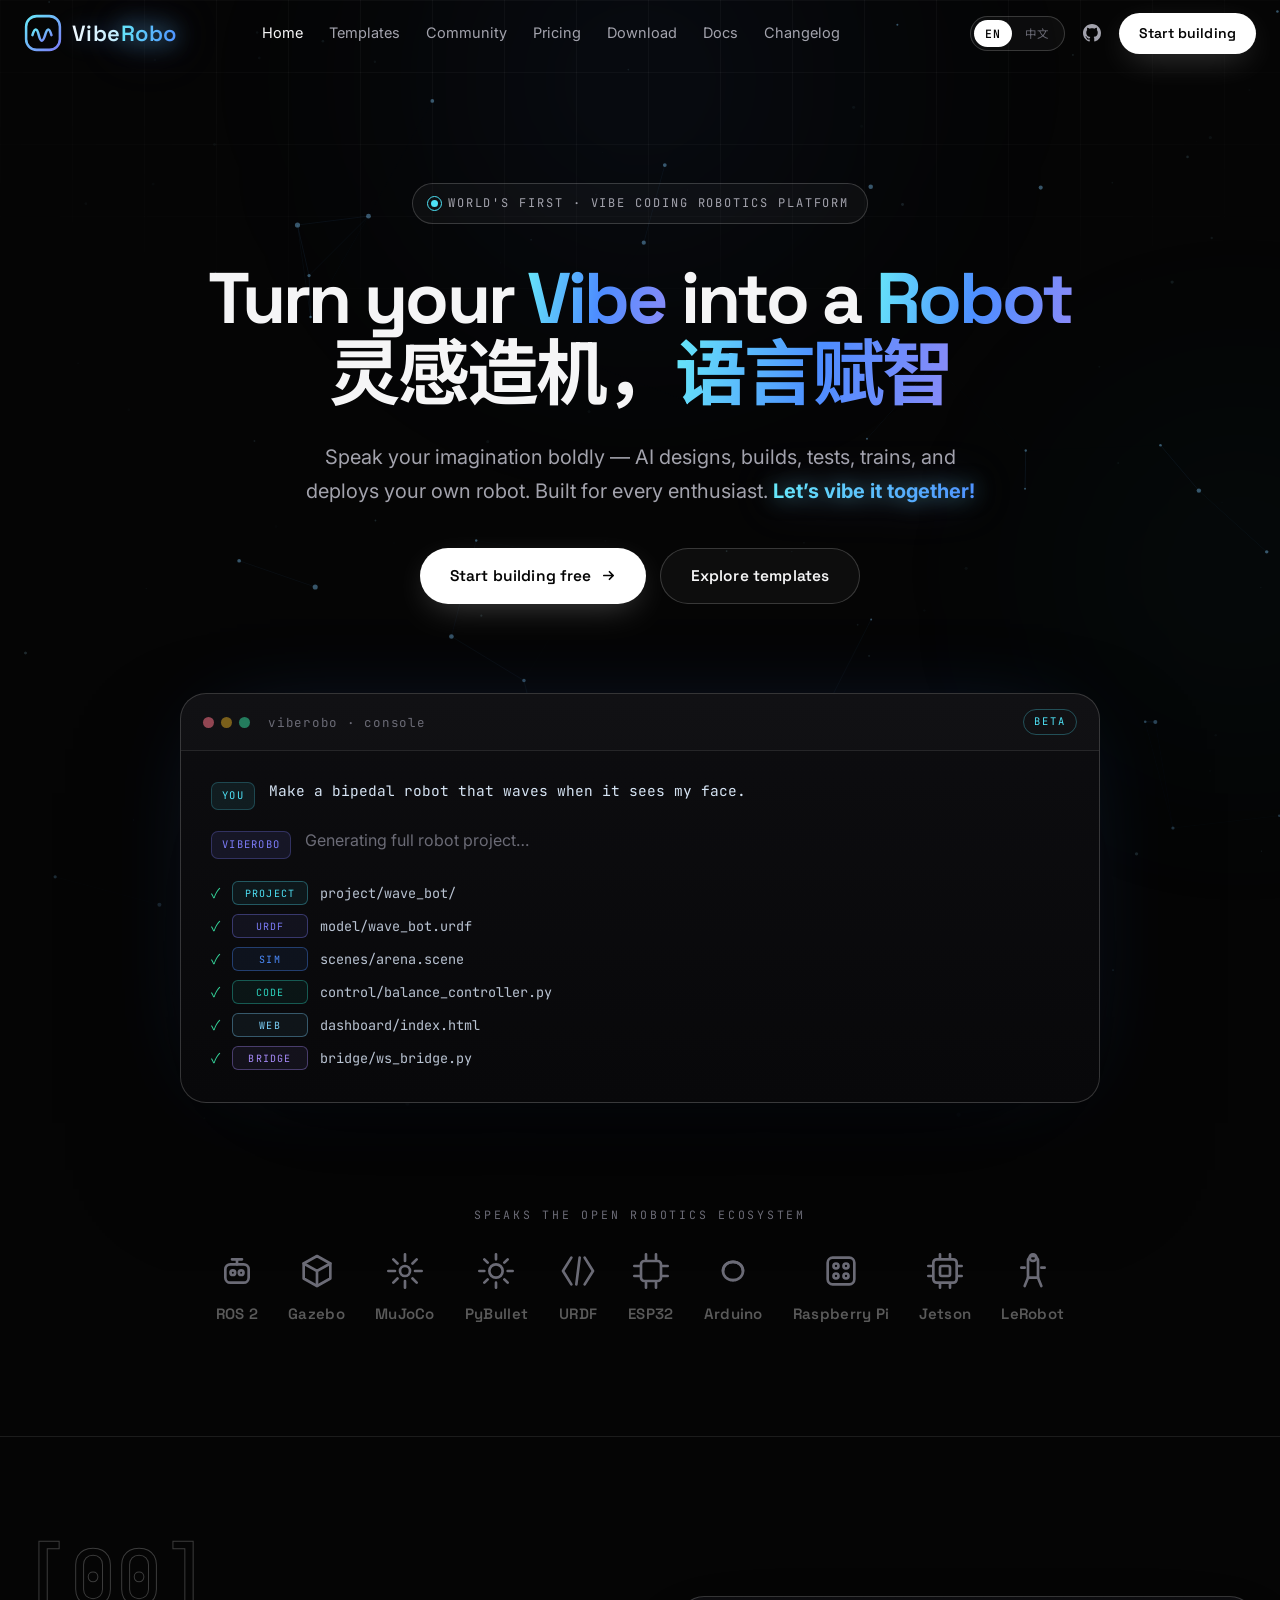
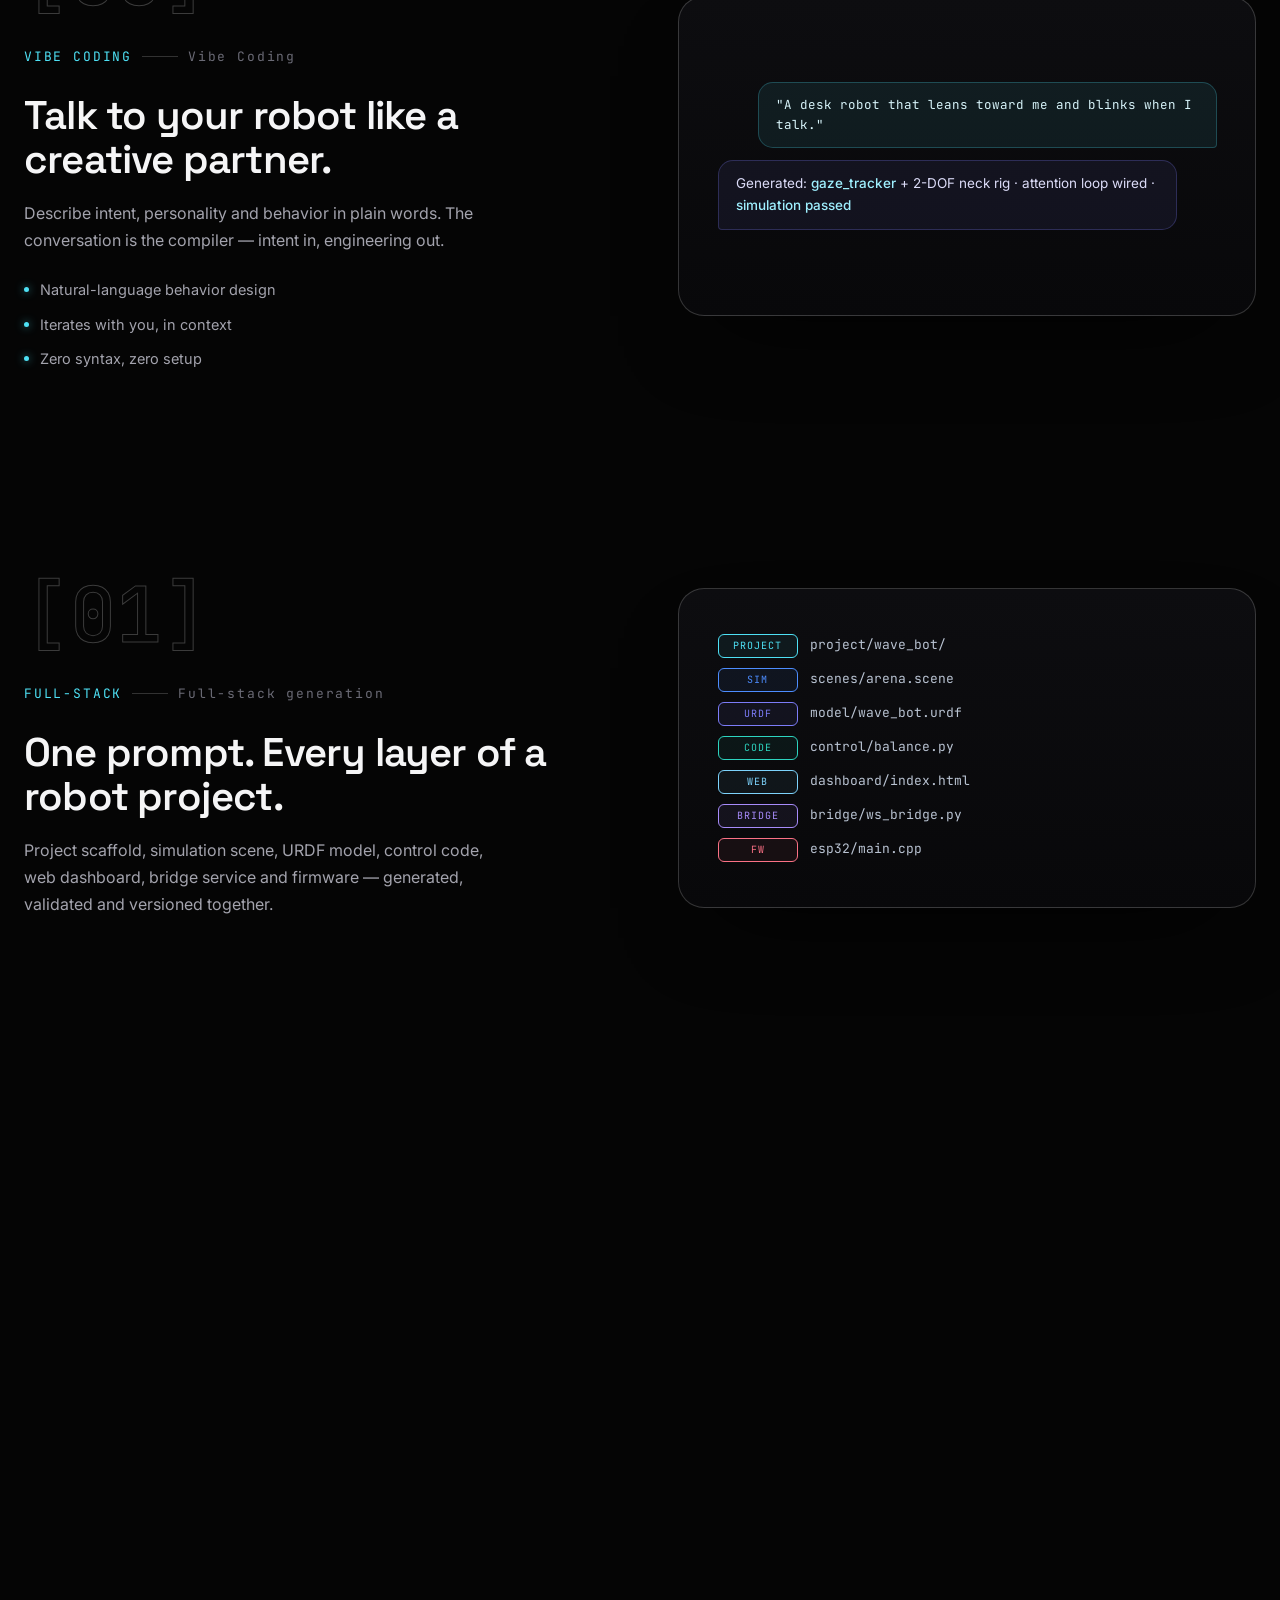
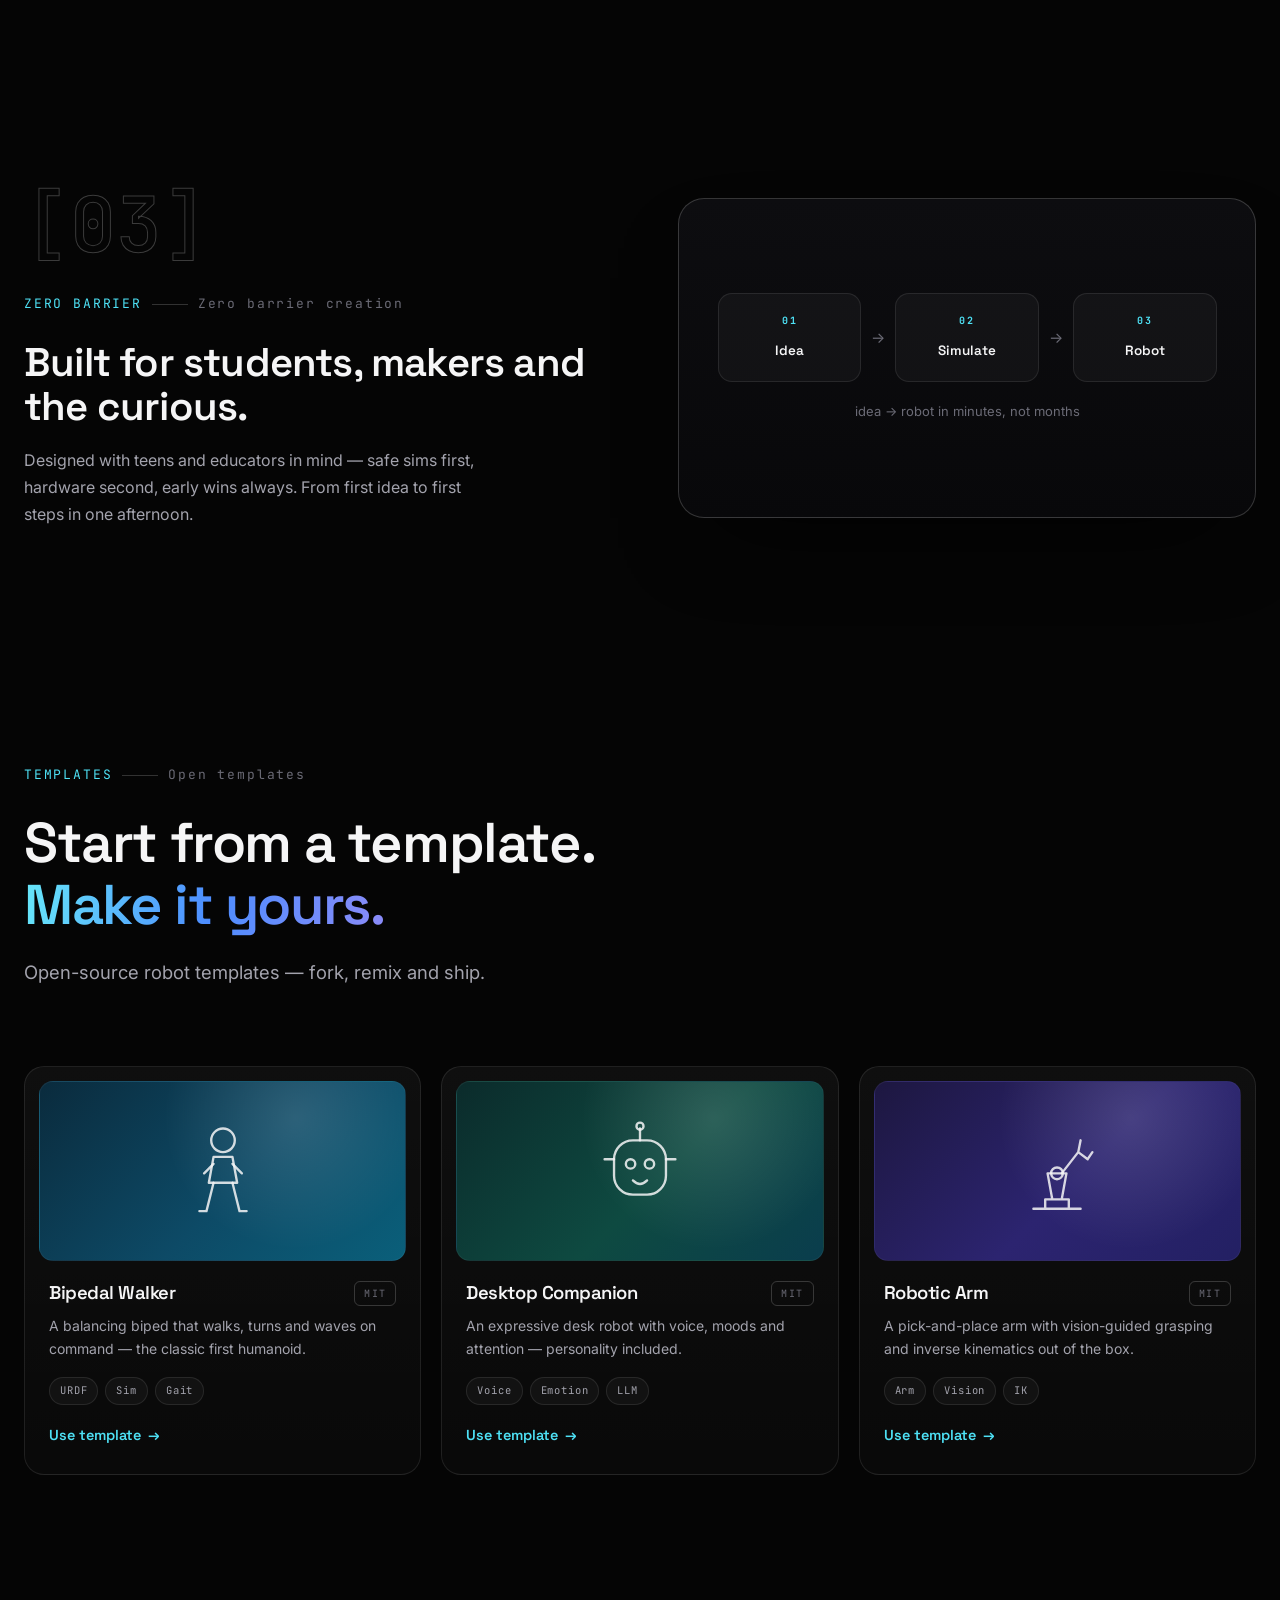
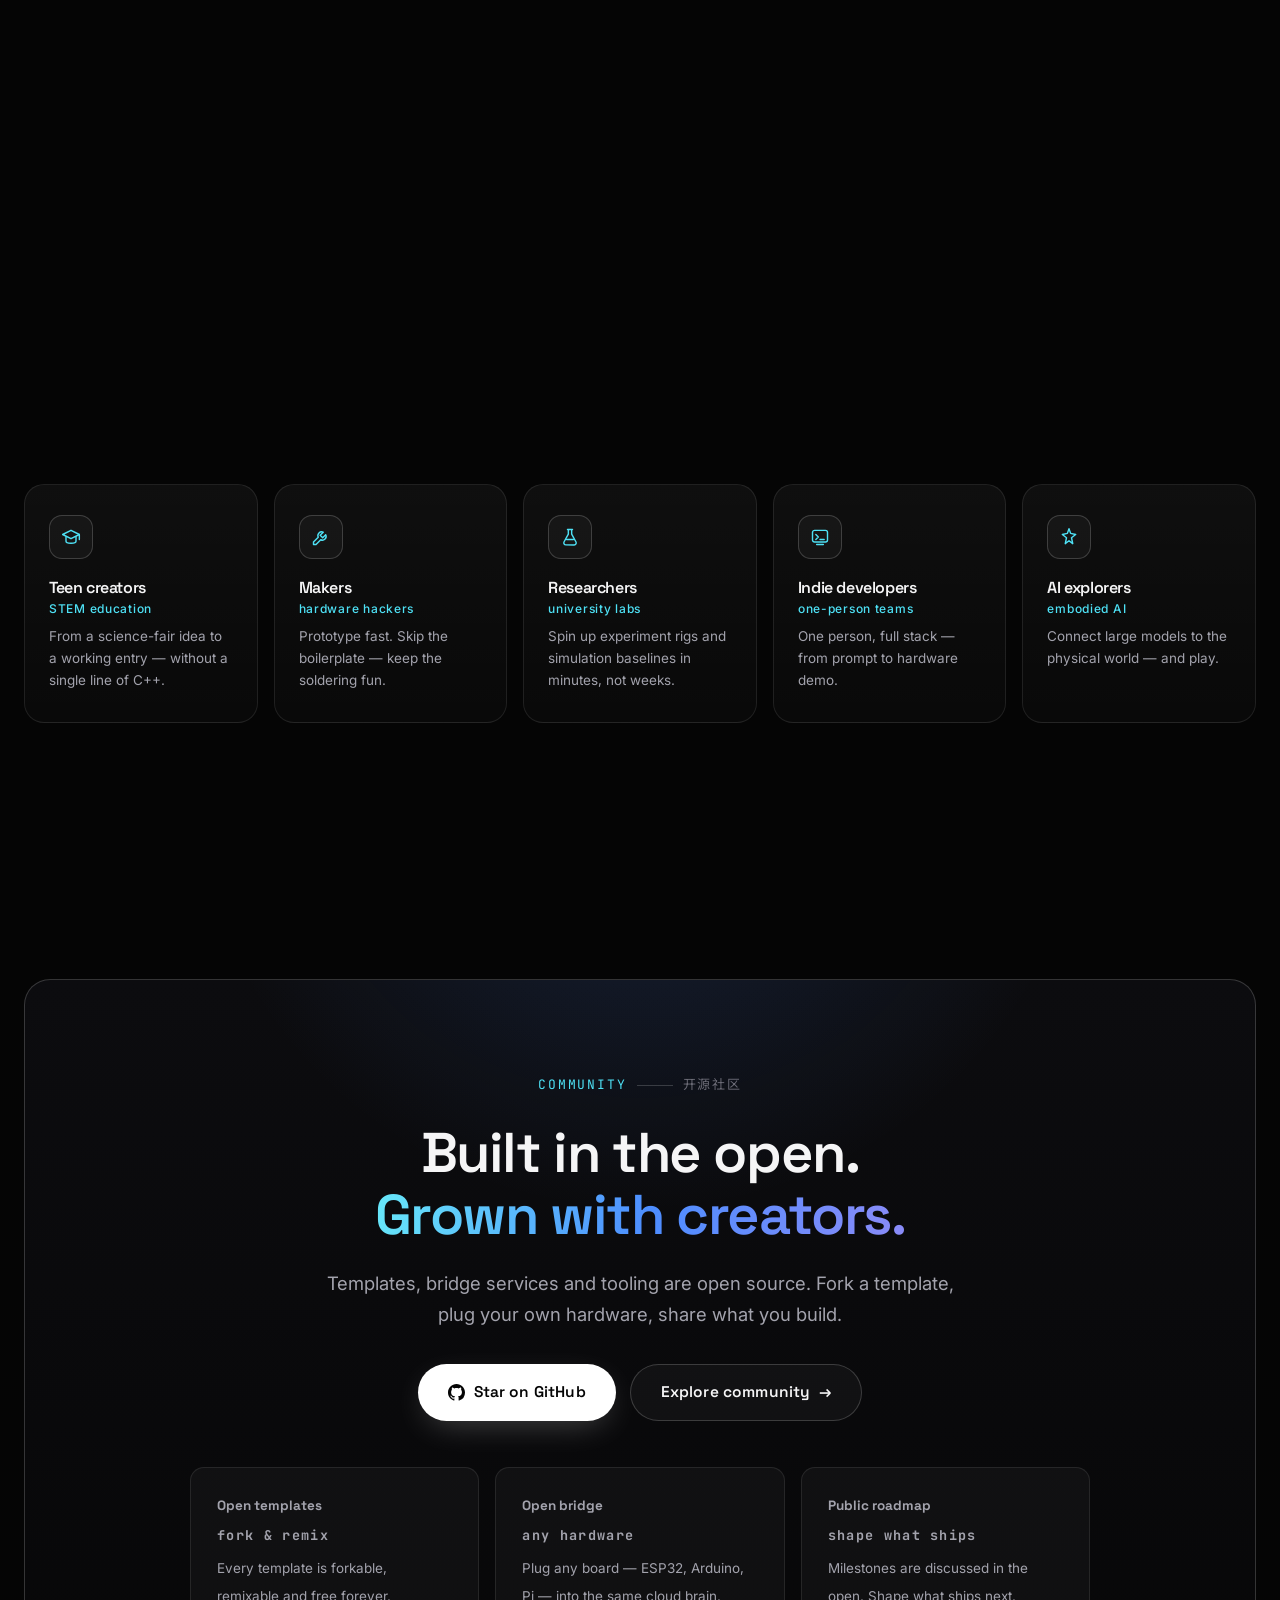
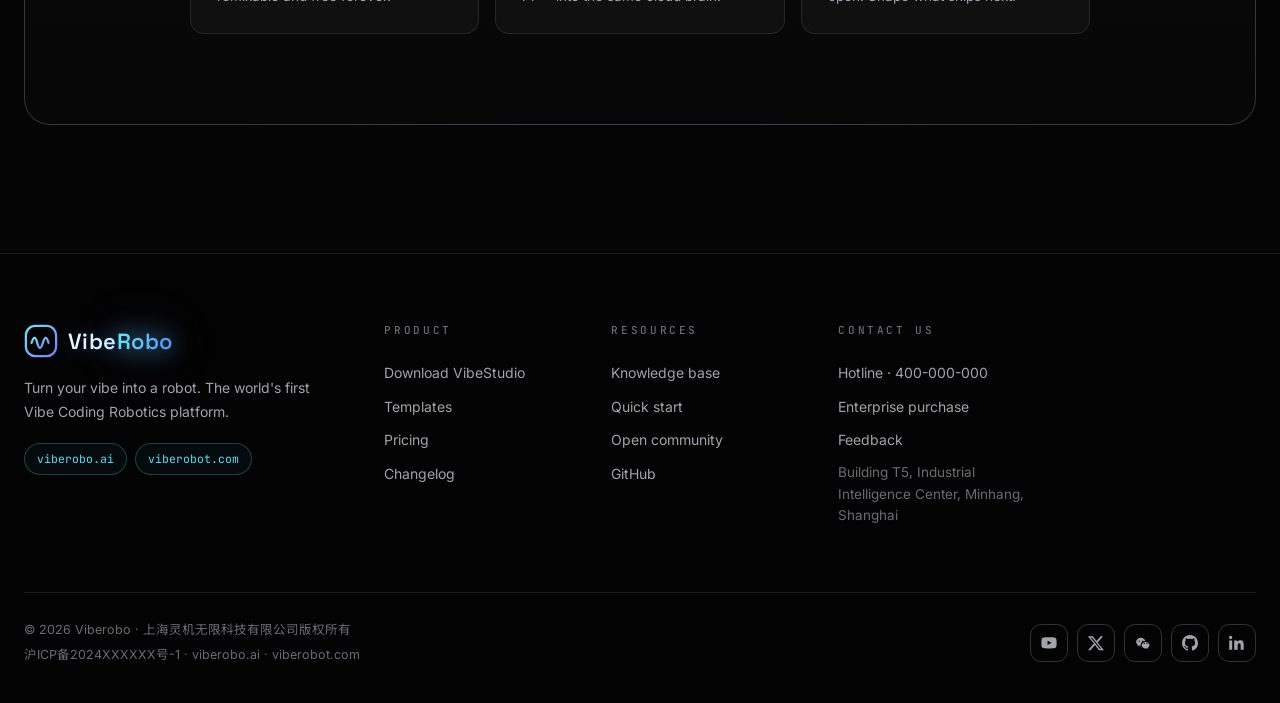
==== commit 85efa343: "Update copyright to Lingji Wuxian Technology Co., Ltd." ====
--- a/index.html
+++ b/index.html
@@ -369,7 +369,7 @@
     </div>
     <div class="foot-bottom">
       <div class="foot-legal">
-        <p>&copy; <span id="year">2026</span> Viberobo · 上海智可派机器人科技有限公司版权所有</p>
+        <p>&copy; <span id="year">2026</span> Viberobo · 上海灵机无限科技有限公司版权所有</p>
         <p><a href="https://beian.miit.gov.cn/" target="_blank" rel="noopener">沪ICP备2024XXXXXX号-1</a><span class="en-t"> · viberobo.ai · viberobot.com</span></p>
       </div>
       <div class="social-row">
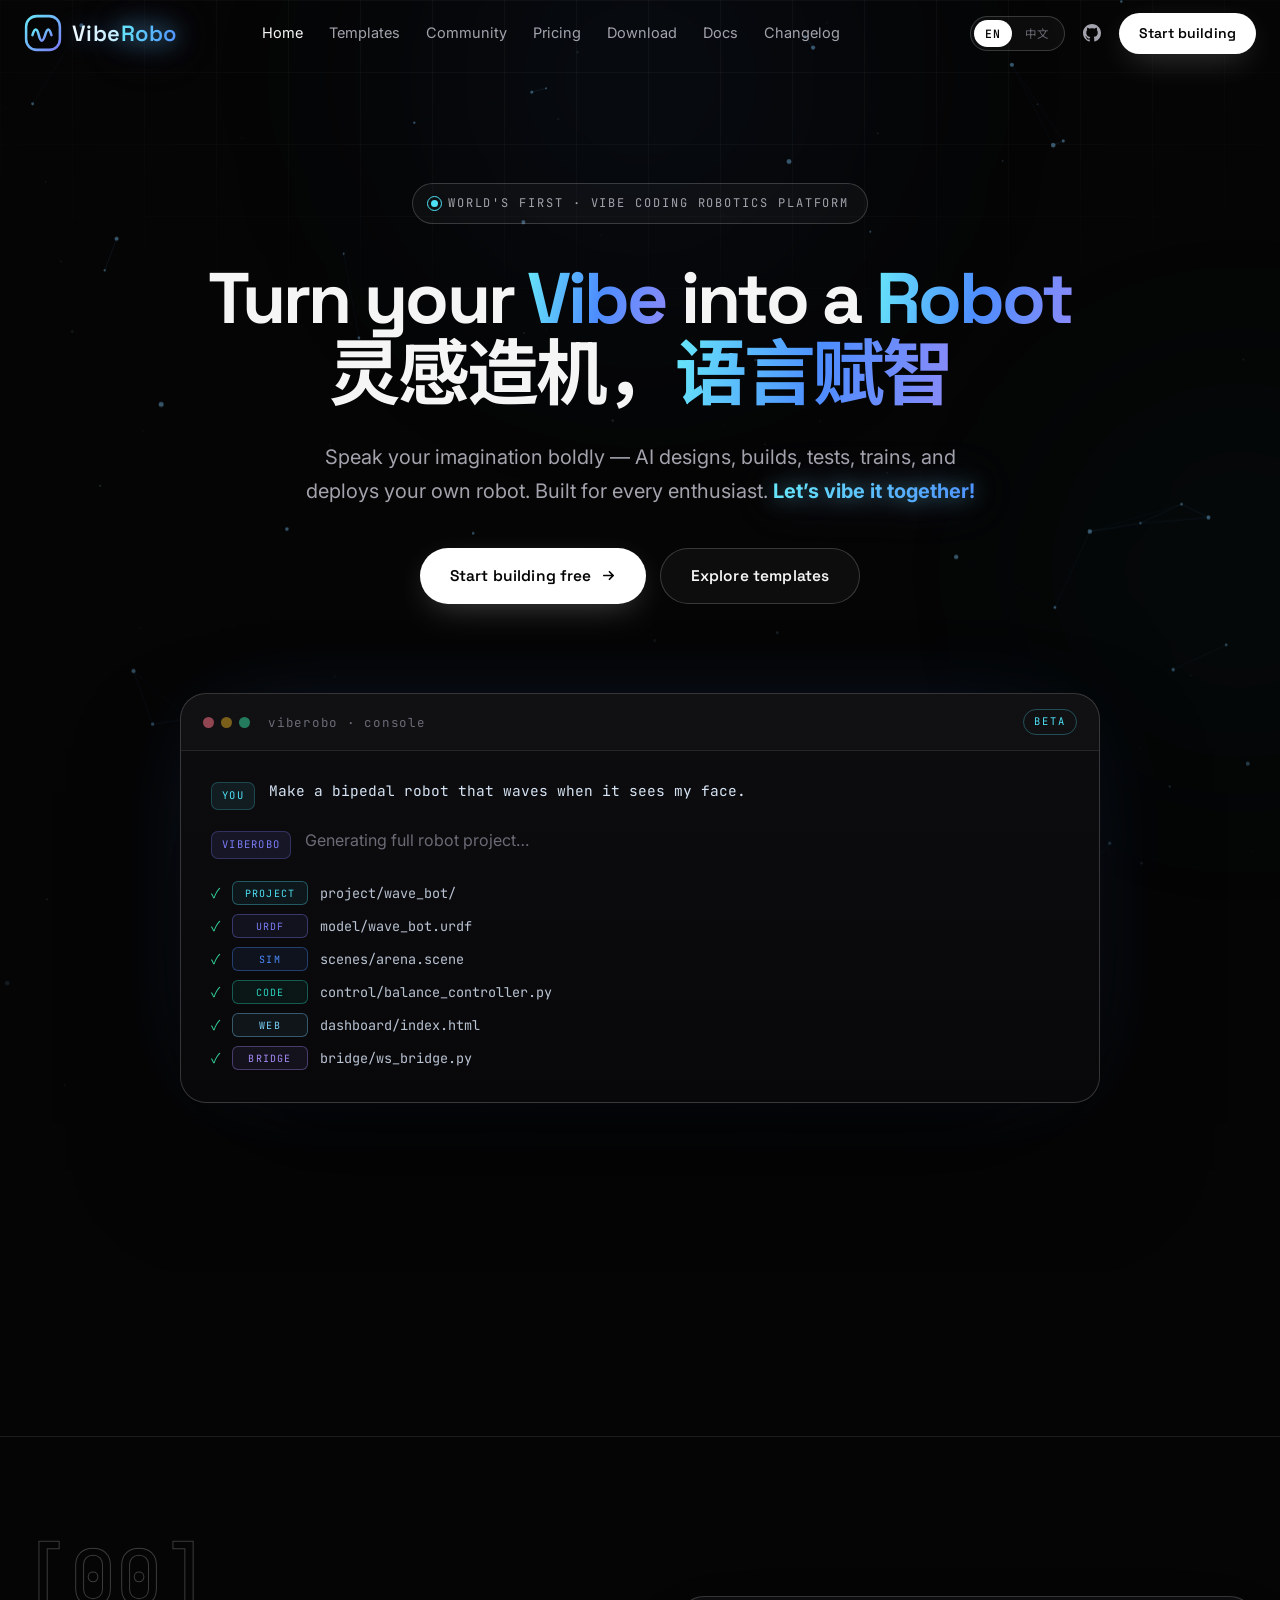
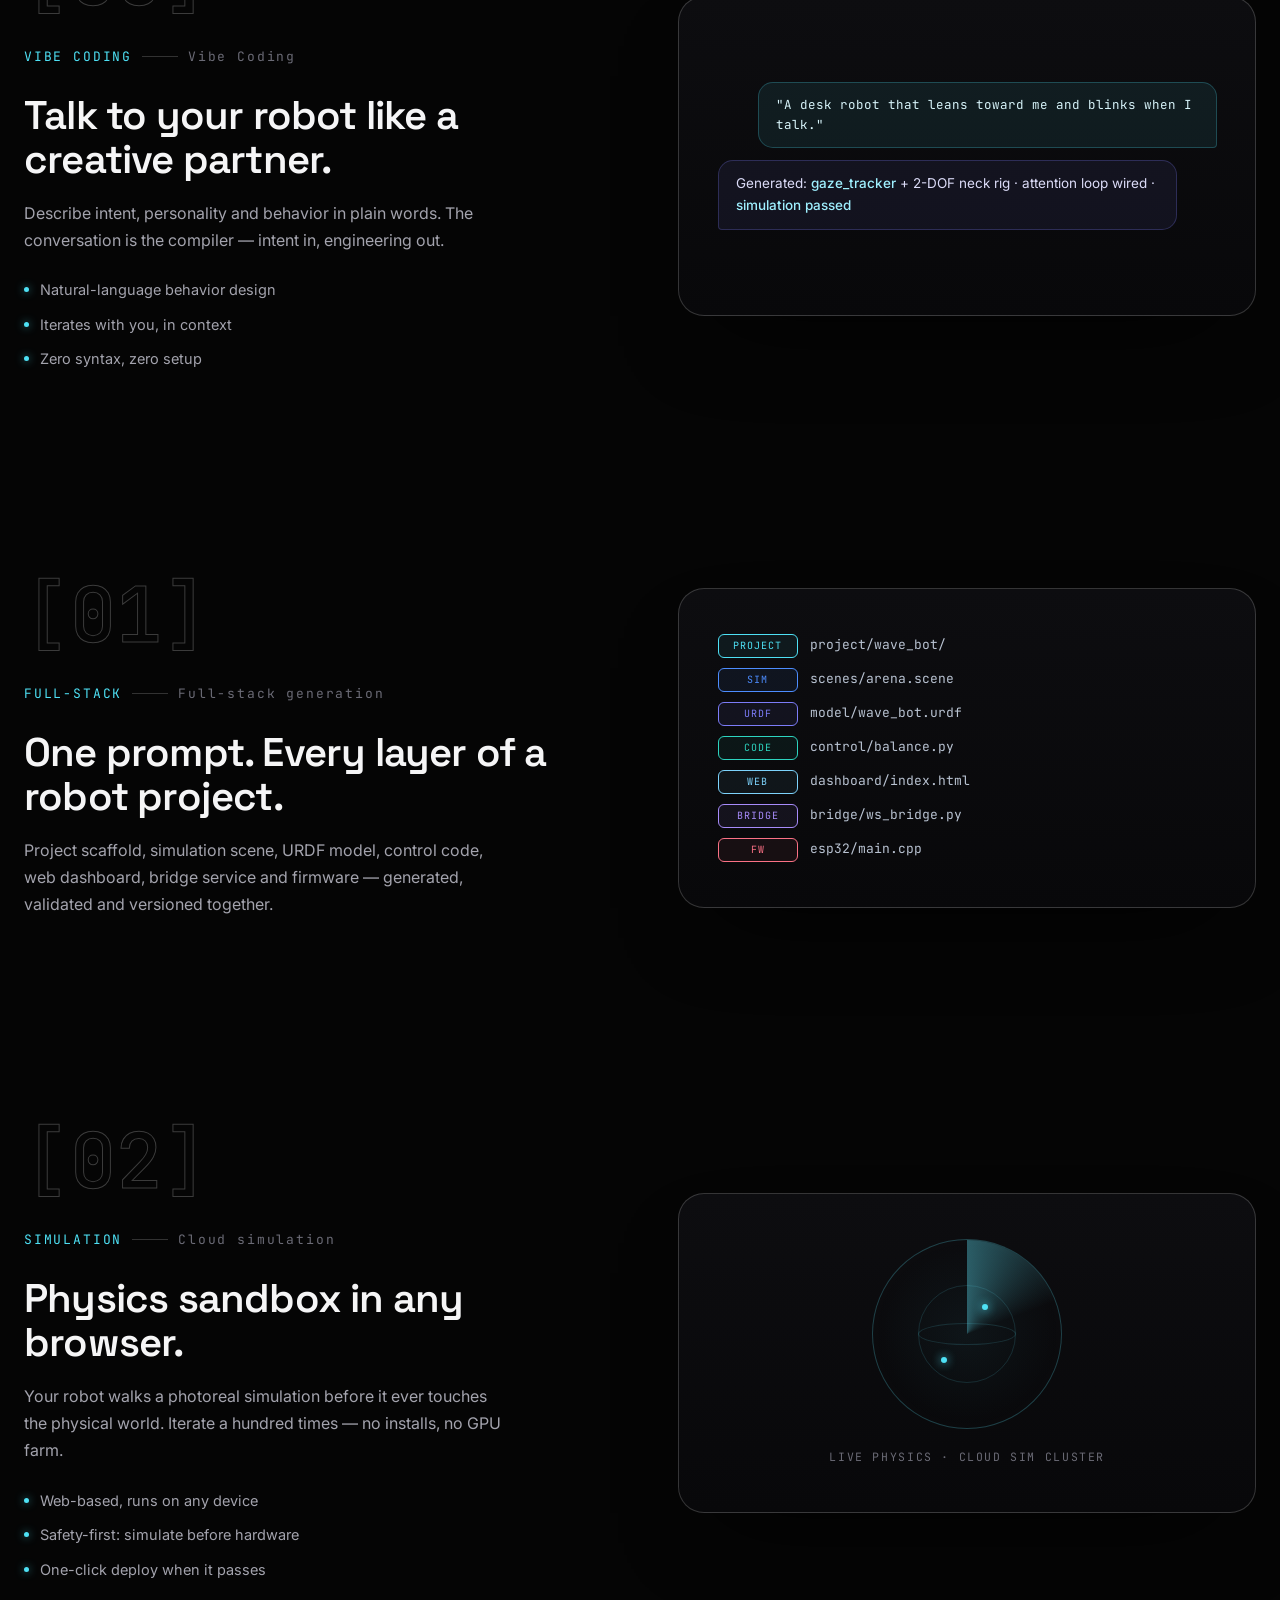
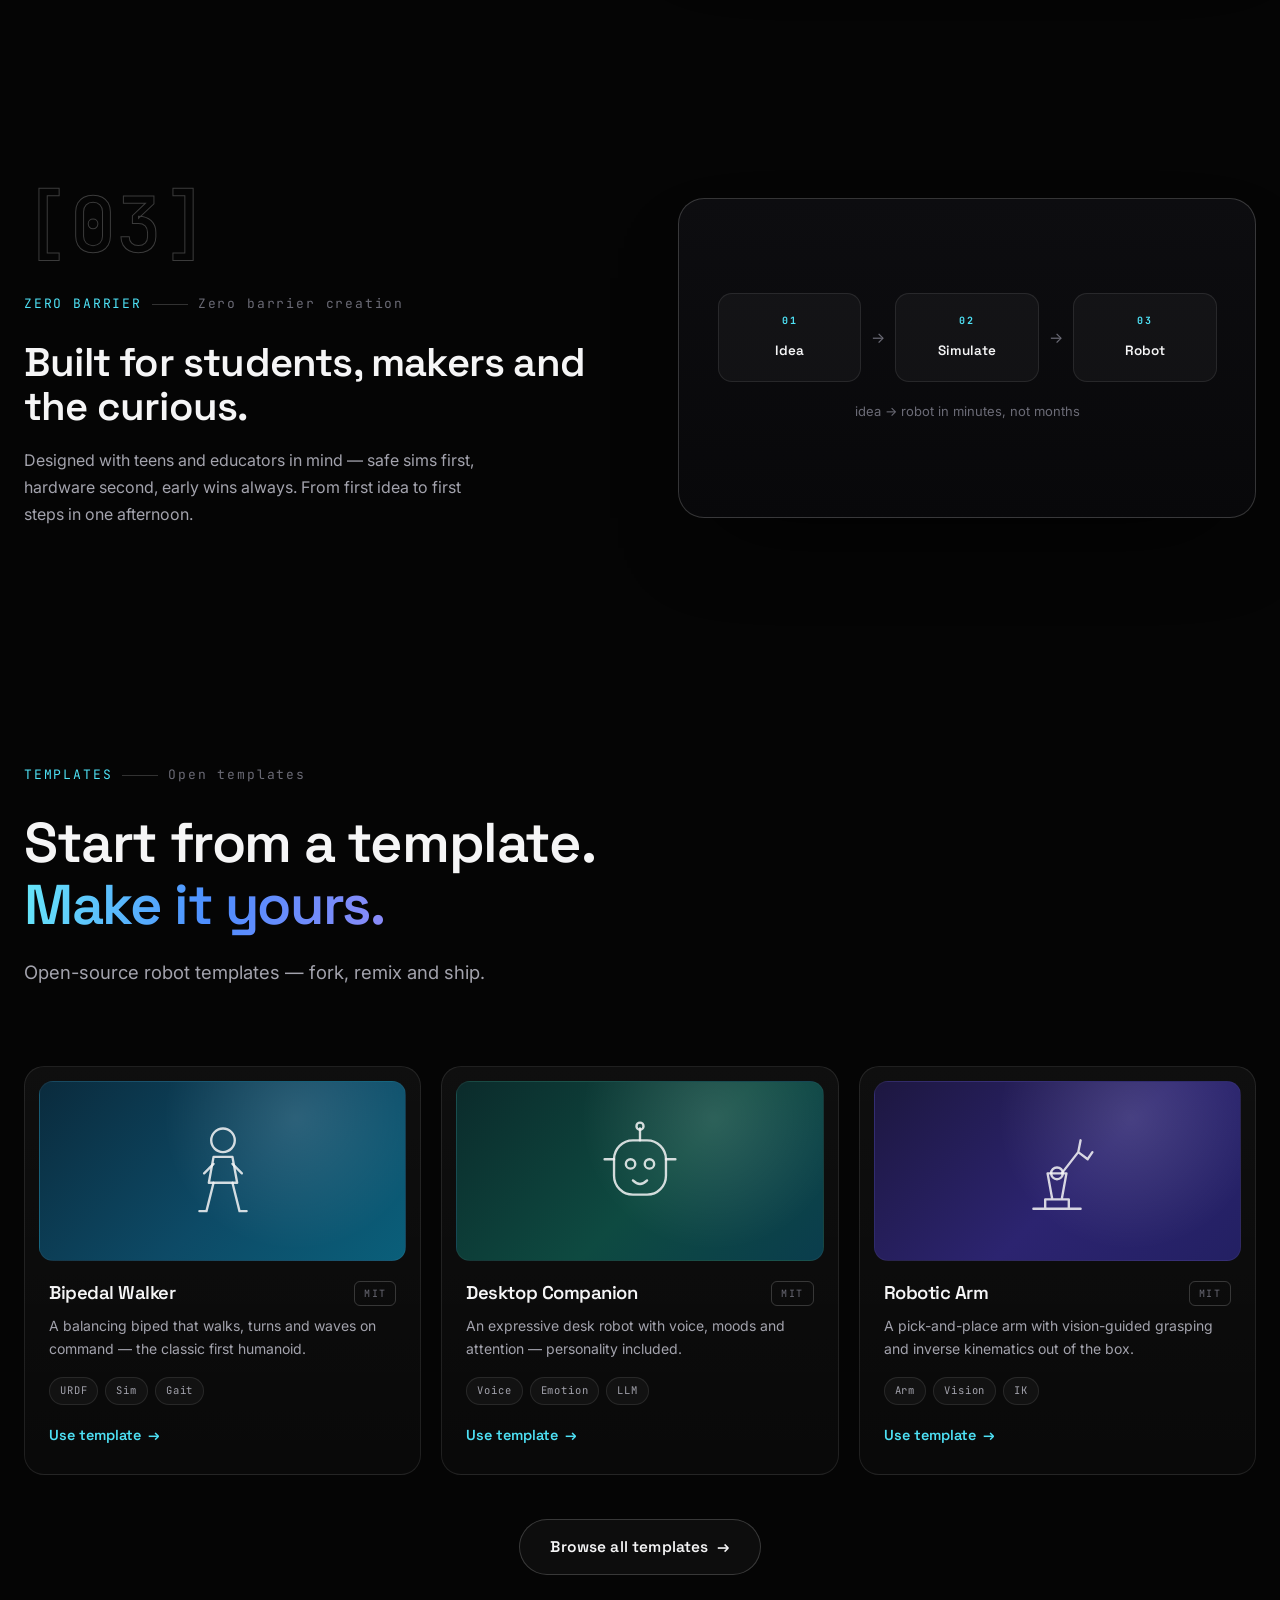
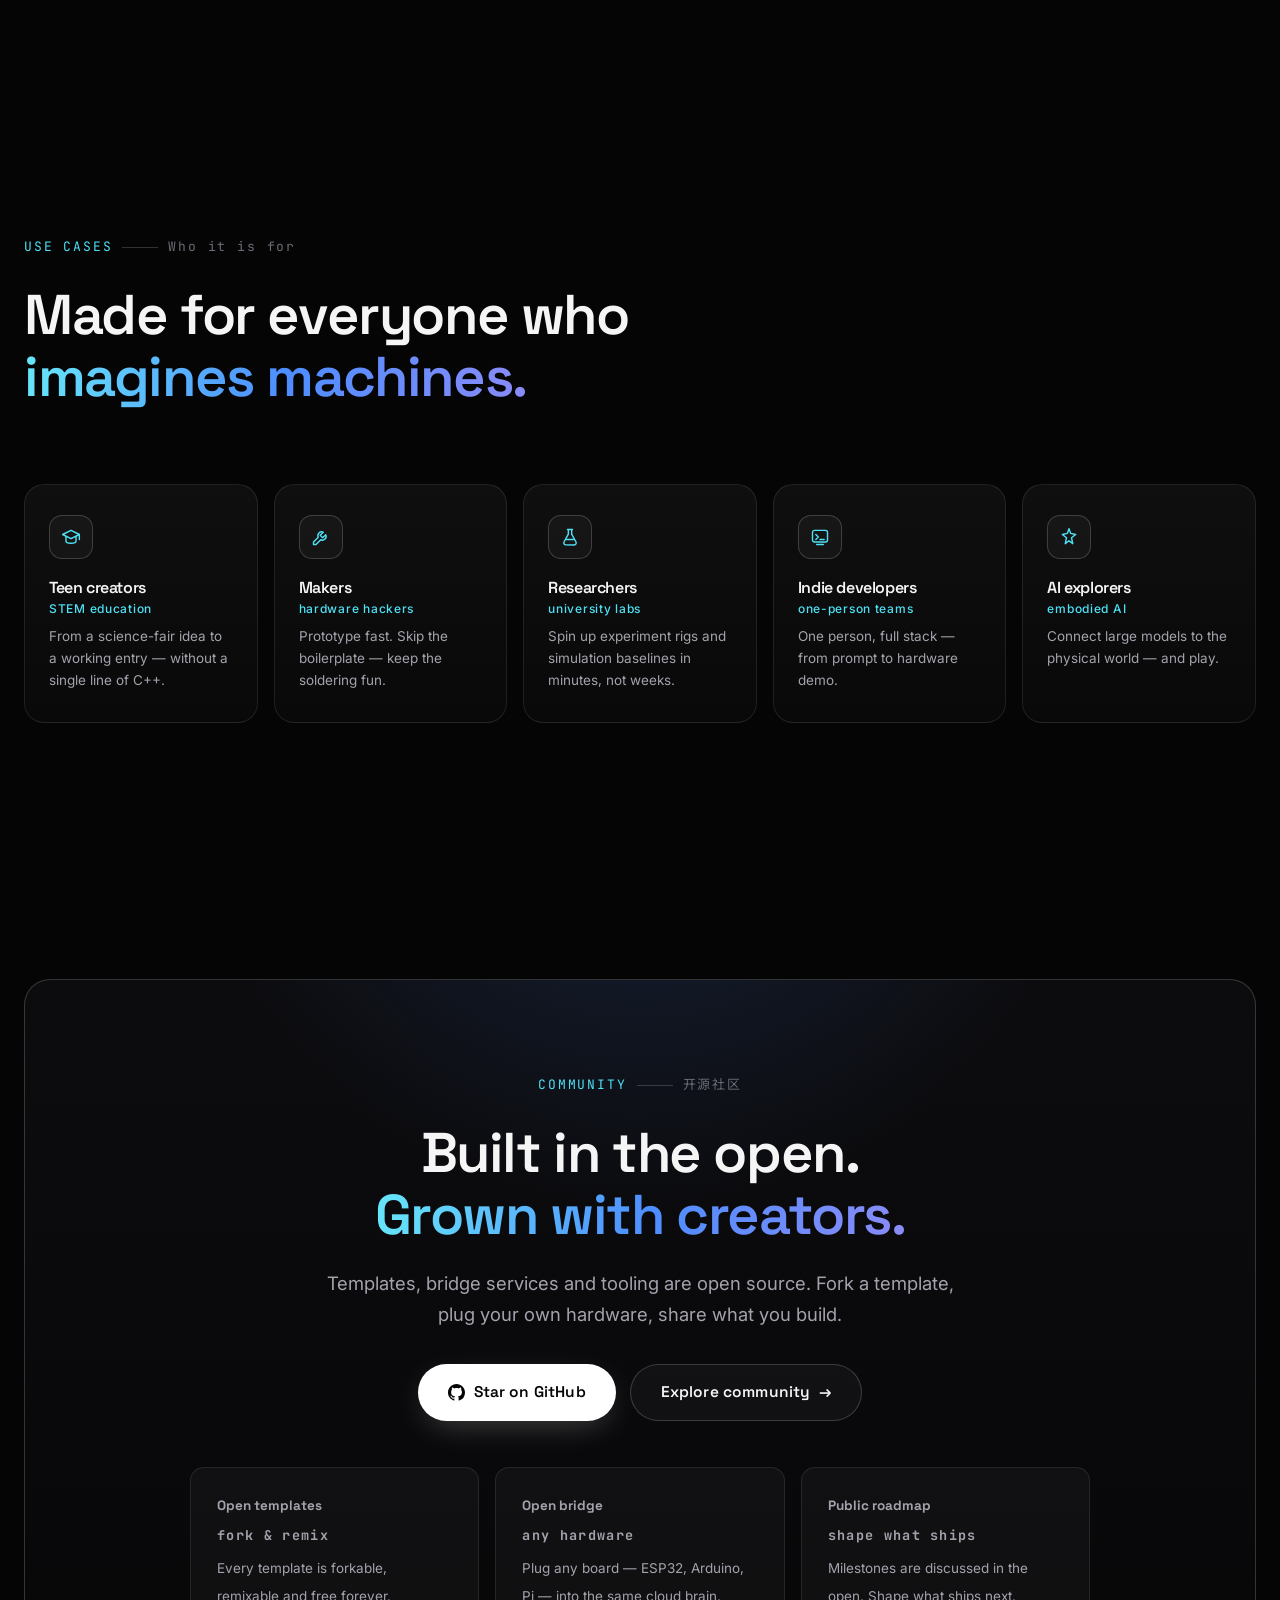
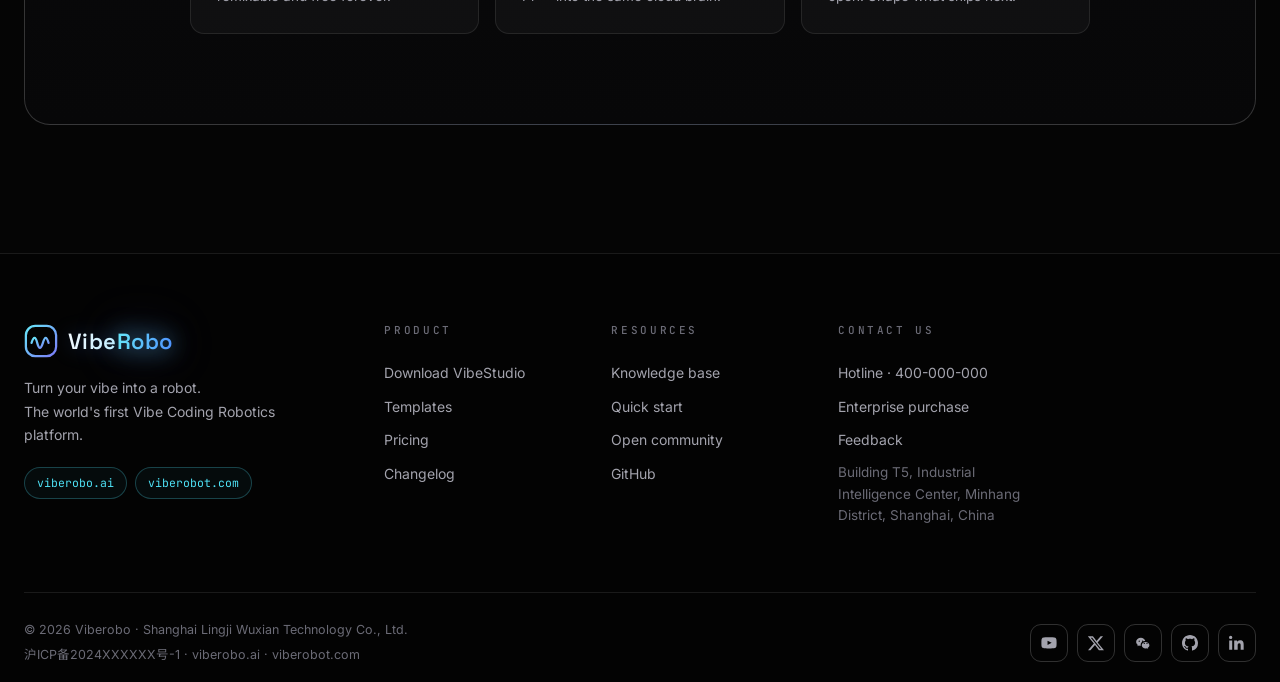
==== commit 9766ad9c: "Add bilingual copyright, update address, split footer tagline, add email subscribe form" ====
--- a/index.html
+++ b/index.html
@@ -342,7 +342,7 @@
           <svg viewBox="0 0 36 36" fill="none" aria-hidden="true"><defs><linearGradient id="lg" x1="0" y1="0" x2="1" y2="1"><stop offset="0" stop-color="#67e8f9"/><stop offset="1" stop-color="#7c7cf8"/></linearGradient></defs><rect x="2" y="2" width="32" height="32" rx="10" stroke="url(#lg)" stroke-width="2.4"/><path d="M8 20c2.2-7 4.2-7 6 0s3.8 7 6 0 3.8-7 6 0" stroke="url(#lg)" stroke-width="2.4" stroke-linecap="round"/></svg>
           <span class="logo-text">Vibe<b>Robo</b></span>
         </a>
-        <p><span class="en-t">Turn your vibe into a robot. The world's first Vibe Coding Robotics platform.</span><span class="zh-t">灵感造机，语言赋智。全球首个 Vibe Coding 机器人开发平台。</span></p>
+        <p><span class="en-t">Turn your vibe into a robot.<br>The world's first Vibe Coding Robotics platform.</span><span class="zh-t">灵感造机，语言赋智<br>全球首个 Vibe Coding 机器人开发平台</span></p>
         <div class="dom-pills"><span>viberobo.ai</span><span>viberobot.com</span></div>
       </div>
       <div class="foot-col">
@@ -364,12 +364,12 @@
         <a href="tel:400000000"><span class="en-t">Hotline&nbsp;&middot;&nbsp;</span><span class="zh-t">企业咨询热线&nbsp;&middot;&nbsp;</span>400-000-000</a>
         <a href="mailto:business@viberobo.ai"><span class="en-t">Enterprise purchase</span><span class="zh-t">企业采购咨询</span></a>
         <a href="mailto:feedback@viberobo.ai"><span class="en-t">Feedback</span><span class="zh-t">建议反馈</span></a>
-        <span class="foot-addr"><span class="en-t">Building T5, Industrial Intelligence Center, Minhang, Shanghai</span><span class="zh-t">上海市闵行区工业智能中心T5栋</span></span>
+        <span class="foot-addr"><span class="en-t">Building T5, Industrial Intelligence Center, Minhang District, Shanghai, China</span><span class="zh-t">上海市闵行区上海工业智能中心T5栋</span></span>
       </div>
     </div>
     <div class="foot-bottom">
       <div class="foot-legal">
-        <p>&copy; <span id="year">2026</span> Viberobo · 上海灵机无限科技有限公司版权所有</p>
+        <p>&copy; <span id="year">2026</span> Viberobo · <span class="zh-t">上海灵机无限科技有限公司版权所有</span><span class="en-t">Shanghai Lingji Wuxian Technology Co., Ltd.</span></p>
         <p><a href="https://beian.miit.gov.cn/" target="_blank" rel="noopener">沪ICP备2024XXXXXX号-1</a><span class="en-t"> · viberobo.ai · viberobot.com</span></p>
       </div>
       <div class="social-row">
--- a/css/style.css
+++ b/css/style.css
@@ -379,6 +379,14 @@
 .cta-card .cta-sub{color:var(--dim);margin-bottom:38px;font-size:16.5px}
 .cta-note{margin-top:22px;font-family:var(--font-m);font-size:12px;color:var(--faint);letter-spacing:.1em}
 
+/* subscribe form */
+.subscribe-form{display:flex;gap:12px;max-width:480px;margin:0 auto}
+.subscribe-input{flex:1;padding:14px 18px;border-radius:var(--r-sm);border:1px solid var(--line-2);background:rgba(255,255,255,.04);color:var(--fg);font-size:15px;font-family:var(--font-m);outline:none;transition:border-color .25s,box-shadow .25s}
+.subscribe-input::placeholder{color:var(--faint)}
+.subscribe-input:focus{border-color:rgba(78,225,245,.5);box-shadow:0 0 0 3px rgba(78,225,245,.1)}
+.subscribe-btn{white-space:nowrap;cursor:pointer}
+@media (max-width:520px){.subscribe-form{flex-direction:column}.subscribe-btn{width:100%}}
+
 /* ---------------- page hero (sub pages) ---------------- */
 .page-hero{padding-top:calc(var(--nav-h) + clamp(60px,9vw,110px));padding-bottom:clamp(48px,6vw,80px)}
 .page-hero .h2{font-size:clamp(38px,6vw,72px)}
